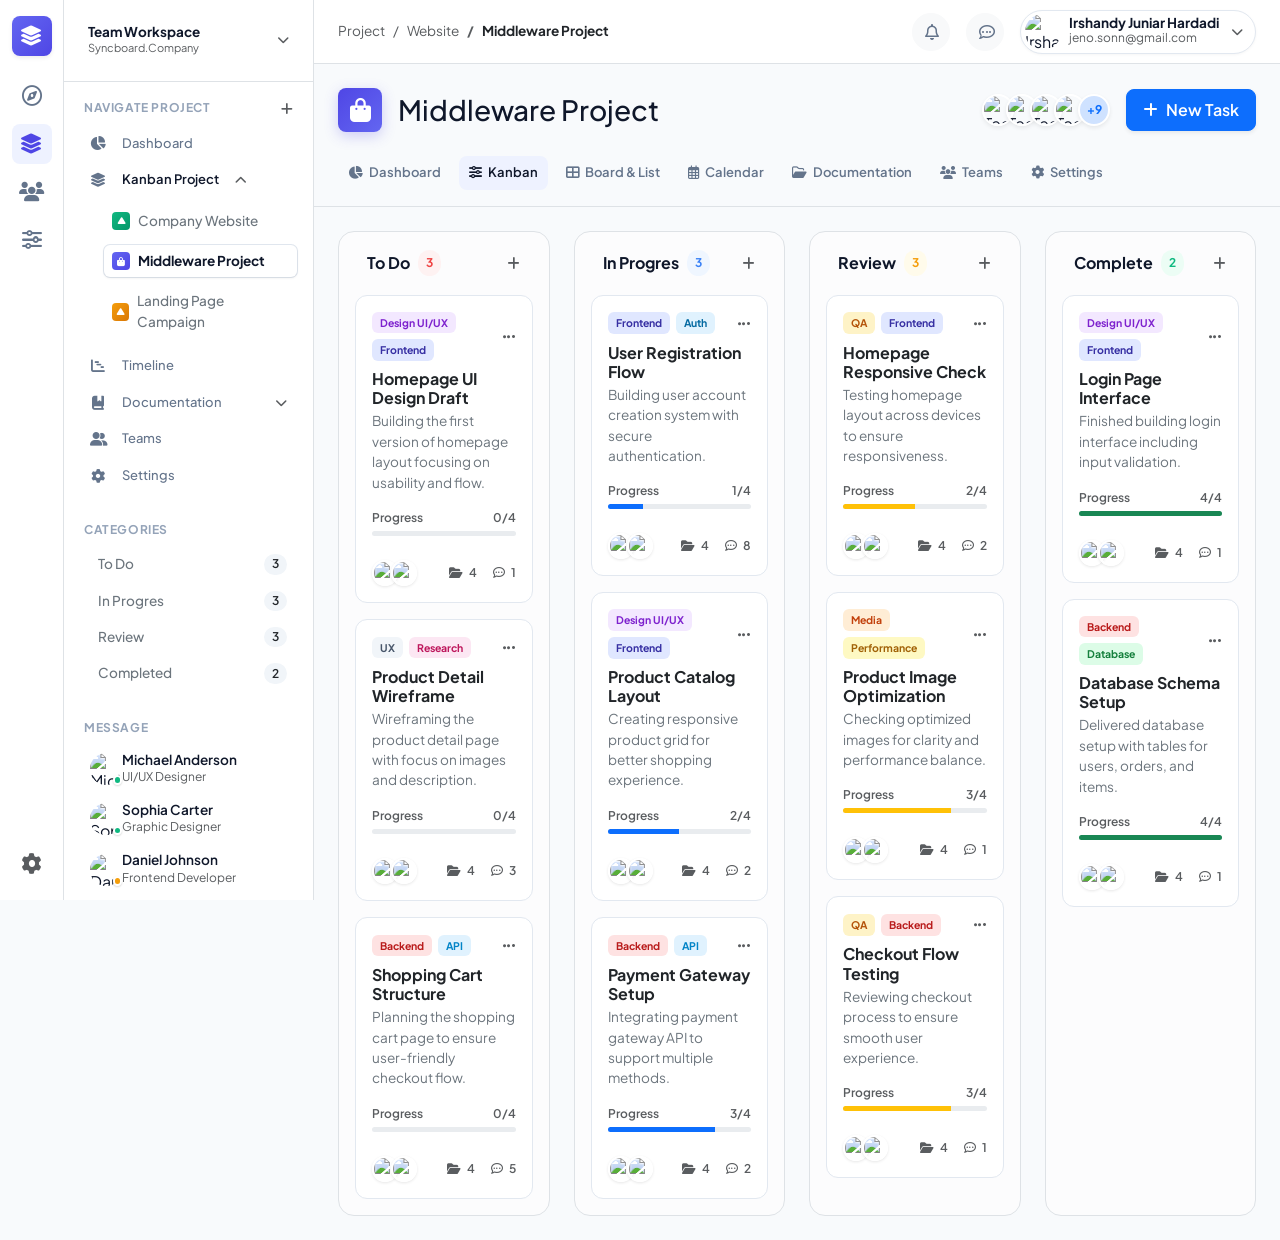
==== index.html @ 3f2539d0 "feat: complete monitoring master, master settings suite, and integrated calendar timeline config" ====
<!DOCTYPE html>
<html lang="en">

<head>
    <meta charset="UTF-8">
    <meta name="viewport" content="width=device-width, initial-scale=1.0">
    <title>Syncboard - Task & Project Management (Bootstrap 5 & jQuery)</title>

    <!-- Google Fonts -->
    <link rel="preconnect" href="https://fonts.googleapis.com">
    <link rel="preconnect" href="https://fonts.gstatic.com" crossorigin>
    <link href="https://fonts.googleapis.com/css2?family=Plus+Jakarta+Sans:wght@400;500;600;700;800&display=swap"
        rel="stylesheet">

    <!-- Bootstrap 5 CSS -->
    <link href="https://cdn.jsdelivr.net/npm/bootstrap@5.3.2/dist/css/bootstrap.min.css" rel="stylesheet">
    <!-- Bootstrap Icons -->
    <link href="https://cdn.jsdelivr.net/npm/bootstrap-icons@1.11.1/font/bootstrap-icons.css" rel="stylesheet">
    <!-- FontAwesome Icons -->
    <link rel="stylesheet" href="https://cdnjs.cloudflare.com/ajax/libs/font-awesome/6.4.0/css/all.min.css">

    <!-- Custom Stylesheet -->
    <link rel="stylesheet" href="styles.css">
</head>

<body class="bg-main">
    <div class="app-container d-flex">
        <!-- Primary Far-Left Icon Rail (Sidebar Left) -->
        <aside
            class="sidebar-rail bg-white border-end d-flex flex-column align-items-center justify-content-between py-3"
            id="sidebarRail">
            <div class="rail-top d-flex flex-column align-items-center gap-3 w-100">
                <!-- Brand Icon Top -->
                <div class="rail-brand-icon d-flex align-items-center justify-content-center text-white rounded-3 shadow-sm mb-1"
                    title="Syncboard App">
                    <i class="fa-solid fa-layer-group fs-5"></i>
                </div>

                <!-- Main Navigation Icon Rail -->
                <nav class="rail-nav d-flex flex-column align-items-center gap-2 w-100 px-2">
                    <a href="#" class="rail-item rounded-3 d-flex align-items-center justify-content-center"
                        data-bs-toggle="tooltip" data-bs-placement="right" title="Master">
                        <i class="fa-regular fa-compass fs-5"></i>
                    </a>
                    <a href="#" class="rail-item active rounded-3 d-flex align-items-center justify-content-center"
                        data-bs-toggle="tooltip" data-bs-placement="right" title="Workspace">
                        <i class="fa-solid fa-layer-group fs-5"></i>
                    </a>

                    <a href="#" class="rail-item rounded-3 d-flex align-items-center justify-content-center"
                        data-bs-toggle="tooltip" data-bs-placement="right" title="Team">
                        <i class="fas fa-users fs-5"></i>
                    </a>
                    <a href="#" class="rail-item rounded-3 d-flex align-items-center justify-content-center"
                        data-bs-toggle="tooltip" data-bs-placement="right" title="Monitoring">
                        <i class="fa-solid fa-sliders fs-5"></i>
                    </a>
                </nav>
            </div>

            <!-- Bottom Rail Action Buttons -->
            <div class="rail-bottom d-flex flex-column align-items-center gap-2 w-100 px-2">
                <a href="#" class="rail-item rounded-3 d-flex align-items-center justify-content-center text-muted"
                    id="btnRailSettings" data-bs-toggle="tooltip" data-bs-placement="right" title="Settings">
                    <i class="fa-solid fa-gear fs-5"></i>
                </a>
            </div>
        </aside>

        <!-- Secondary Panel Sidebar Navigation -->
        <aside class="sidebar bg-white border-end d-flex flex-column" id="nav_project_sidebar">
            <div class="sidebar-header p-3 border-bottom">
                <div class="workspace-selector d-flex align-items-center justify-content-between p-2 rounded cursor-pointer"
                    id="workspaceDropdownToggle">
                    <div class="workspace-brand d-flex align-items-center gap-2">
                        <div class="brand-info d-flex flex-column">
                            <span class="workspace-title fw-bold">Team Workspace</span>
                            <span class="workspace-sub text-muted">Syncboard.Company</span>
                        </div>
                    </div>
                    <i class="fa-solid fa-chevron-down dropdown-arrow text-muted fs-8"></i>
                </div>
            </div>

            <div class="sidebar-scrollable flex-grow-1 p-3 overflow-y-auto">
                <!-- Navigation Section: Projects -->
                <div class="sidebar-section mb-4" id="">
                    <div class="section-header d-flex align-items-center justify-content-between px-1 mb-2">
                        <span class="section-title text-uppercase fw-bold text-muted fs-8"> Navigate Project </span>
                        <button class="btn btn-sm btn-icon-xs text-muted p-0 border-0" title="Add Project"
                            id="btnAddProject">
                            <i class="fa-solid fa-plus fs-7"></i>
                        </button>
                    </div>
                    <ul class="nav flex-column nav-list" id="projectList">
                        <!-- 1. Dashboard -->
                        <li class="nav-item">
                            <a href="#"
                                class="nav-link d-flex align-items-center gap-3 px-2.5 py-2 rounded text-secondary nav-view-link"
                                data-view="dashboard">
                                <i class="fa-solid fa-chart-pie icon"></i>
                                <span class="nav-text">Dashboard</span>
                            </a>
                        </li>

                        <!-- 2. Projects (Contains Website Submenu) -->
                        <li class="nav-item has-submenu open">
                            <a href="#"
                                class="nav-link d-flex align-items-center justify-content-between px-2.5 py-2 rounded text-dark fw-semibold active"
                                id="btnWebsiteToggle">
                                <span class="d-flex align-items-center gap-3">
                                    <i class="fa-solid fa-layer-group icon"></i>
                                    <span class="nav-text">Kanban Project
                                    </span>
                                    <i class="fa-solid fa-chevron-down submenu-arrow fs-8 text-muted"></i>
                            </a>
                            <ul class="submenu list-unstyled ps-4 my-1" id="websiteSubmenu">
                                <li class="py-1">
                                    <a href="#"
                                        class="submenu-link d-flex align-items-center gap-2 px-2 py-1.5 text-secondary text-decoration-none rounded fs-7">
                                        <span class="badge-icon-sm badge-company"><i
                                                class="fa-solid fa-play fa-rotate-270"></i></span>
                                        <span>Company Website</span>
                                    </a>
                                </li>
                                <li class="py-1">
                                    <a href="#"
                                        class="submenu-link active d-flex align-items-center gap-2 px-2 py-1.5 text-dark fw-bold text-decoration-none rounded fs-7">
                                        <span class="badge-icon-sm badge-ecommerce"><i
                                                class="fa-solid fa-bag-shopping"></i></span>
                                        <span> Middleware Project </span>
                                    </a>
                                </li>
                                <li class="py-1">
                                    <a href="#"
                                        class="submenu-link d-flex align-items-center gap-2 px-2 py-1.5 text-secondary text-decoration-none rounded fs-7">
                                        <span class="badge-icon-sm badge-landing"><i
                                                class="fa-solid fa-play fa-rotate-270"></i></span>
                                        <span>Landing Page Campaign</span>
                                    </a>
                                </li>
                            </ul>
                        </li>
                        <!-- 3. Timeline -->
                        <li class="nav-item">
                            <a href="#"
                                class="nav-link d-flex align-items-center gap-3 px-2.5 py-2 rounded text-secondary nav-view-link">
                                <i class="fa-solid fa-chart-gantt icon"></i>
                                <span class="nav-text">Timeline</span>
                            </a>
                        </li>

                        <!-- 4. Documentation (Contains BRD, FSD, PRD, ERD, Blueprints) -->
                        <li class="nav-item has-submenu">
                            <a href="#"
                                class="nav-link d-flex align-items-center justify-content-between px-2.5 py-2 rounded text-secondary"
                                id="btnDocToggle">
                                <span class="d-flex align-items-center gap-3">
                                    <i class="fa-solid fa-book-bookmark icon"></i>
                                    <span class="nav-text">Documentation</span>
                                </span>
                                <i class="fa-solid fa-chevron-down submenu-arrow fs-8 text-muted"></i>
                            </a>
                            <ul class="submenu list-unstyled ps-4 my-1" id="docSubmenu">
                                <li class="py-1">
                                    <a href="#"
                                        class="submenu-link nav-view-link d-flex align-items-center gap-2 px-2 py-1.5 text-secondary text-decoration-none rounded fs-7"
                                        data-view="documentation" data-subview="doc-brd">
                                        <i class="fa-regular fa-file-code fs-7 text-primary"></i>
                                        <span>BRD</span>
                                    </a>
                                </li>
                                <li class="py-1">
                                    <a href="#"
                                        class="submenu-link nav-view-link d-flex align-items-center gap-2 px-2 py-1.5 text-secondary text-decoration-none rounded fs-7"
                                        data-view="documentation" data-subview="doc-fsd">
                                        <i class="fa-regular fa-file-code fs-7 text-success"></i>
                                        <span>FSD</span>
                                    </a>
                                </li>
                                <li class="py-1">
                                    <a href="#"
                                        class="submenu-link nav-view-link d-flex align-items-center gap-2 px-2 py-1.5 text-secondary text-decoration-none rounded fs-7"
                                        data-view="documentation" data-subview="doc-prd">
                                        <i class="fa-regular fa-file-lines fs-7 text-info"></i>
                                        <span>PRD</span>
                                    </a>
                                </li>
                                <li class="py-1">
                                    <a href="#"
                                        class="submenu-link nav-view-link d-flex align-items-center gap-2 px-2 py-1.5 text-secondary text-decoration-none rounded fs-7"
                                        data-view="documentation" data-subview="doc-erd">
                                        <i class="fa-solid fa-diagram-project fs-7 text-warning"></i>
                                        <span>ERD</span>
                                    </a>
                                </li>
                                <li class="py-1">
                                    <a href="#"
                                        class="submenu-link nav-view-link d-flex align-items-center gap-2 px-2 py-1.5 text-secondary text-decoration-none rounded fs-7"
                                        data-view="documentation" data-subview="doc-blueprints">
                                        <i class="fa-solid fa-map-location-dot fs-7 text-danger"></i>
                                        <span>Blueprints</span>
                                    </a>
                                </li>
                            </ul>
                        </li>

                        <!-- 5. Teams -->
                        <li class="nav-item">
                            <a href="#"
                                class="nav-link nav-view-link d-flex align-items-center gap-3 px-2.5 py-2 rounded text-secondary"
                                data-view="teams">
                                <i class="fa-solid fa-user-group icon"></i>
                                <span class="nav-text">Teams</span>
                            </a>
                        </li>

                        <!-- 6. Settings -->
                        <li class="nav-item">
                            <a href="#"
                                class="nav-link d-flex align-items-center gap-3 px-2.5 py-2 rounded text-secondary nav-view-link"
                                data-view="settings">
                                <i class="fa-solid fa-gear icon"></i>
                                <span class="nav-text">Settings</span>
                            </a>
                        </li>
                    </ul>
                </div>

                <!-- Navigation Section: Categories -->
                <div class="sidebar-section mb-4">
                    <div class="section-header px-1 mb-2">
                        <span class="section-title text-uppercase fw-bold text-muted fs-8">Categories</span>
                    </div>
                    <ul class="list-unstyled category-list d-flex flex-column gap-1 mb-0">
                        <li class="category-item d-flex align-items-center px-2.5 py-1.5 rounded cursor-pointer"
                            data-filter-status="todo">
                            <span class="dot dot-todo me-2"></span>
                            <span class="category-name flex-grow-1 text-secondary fs-7 fw-medium">To Do</span>
                            <span class="category-count badge rounded-pill bg-light text-dark fs-8"
                                id="countCatTodo">3</span>
                        </li>
                        <li class="category-item d-flex align-items-center px-2.5 py-1.5 rounded cursor-pointer"
                            data-filter-status="in-progress">
                            <span class="dot dot-progress me-2"></span>
                            <span class="category-name flex-grow-1 text-secondary fs-7 fw-medium">In Progres</span>
                            <span class="category-count badge rounded-pill bg-light text-dark fs-8"
                                id="countCatProgress">3</span>
                        </li>
                        <li class="category-item d-flex align-items-center px-2.5 py-1.5 rounded cursor-pointer"
                            data-filter-status="review">
                            <span class="dot dot-review me-2"></span>
                            <span class="category-name flex-grow-1 text-secondary fs-7 fw-medium">Review</span>
                            <span class="category-count badge rounded-pill bg-light text-dark fs-8"
                                id="countCatReview">3</span>
                        </li>
                        <li class="category-item d-flex align-items-center px-2.5 py-1.5 rounded cursor-pointer"
                            data-filter-status="completed">
                            <span class="dot dot-complete me-2"></span>
                            <span class="category-name flex-grow-1 text-secondary fs-7 fw-medium">Completed</span>
                            <span class="category-count badge rounded-pill bg-light text-dark fs-8"
                                id="countCatComplete">2</span>
                        </li>
                    </ul>
                </div>

                <!-- Navigation Section: Team Messages -->
                <div class="sidebar-section mb-2">
                    <div class="section-header px-1 mb-2">
                        <span class="section-title text-uppercase fw-bold text-muted fs-8">Message</span>
                    </div>
                    <ul class="list-unstyled team-list d-flex flex-column gap-1 mb-0">
                        <li class="team-item d-flex align-items-center gap-2.5 px-2.5 py-1.5 rounded cursor-pointer">
                            <div class="user-avatar-wrap position-relative">
                                <img src="https://images.unsplash.com/photo-1534528741775-53994a69daeb?auto=format&fit=crop&w=80&q=80"
                                    alt="Michael Anderson" class="avatar-sm rounded-circle">
                                <span class="status-indicator online"></span>
                            </div>
                            <div class="team-info d-flex flex-column">
                                <span class="team-name fw-semibold fs-7">Michael Anderson</span>
                                <span class="team-role text-muted fs-8">UI/UX Designer</span>
                            </div>
                        </li>
                        <li class="team-item d-flex align-items-center gap-2.5 px-2.5 py-1.5 rounded cursor-pointer">
                            <div class="user-avatar-wrap position-relative">
                                <img src="https://images.unsplash.com/photo-1494790108377-be9c29b29330?auto=format&fit=crop&w=80&q=80"
                                    alt="Sophia Carter" class="avatar-sm rounded-circle">
                                <span class="status-indicator online"></span>
                            </div>
                            <div class="team-info d-flex flex-column">
                                <span class="team-name fw-semibold fs-7">Sophia Carter</span>
                                <span class="team-role text-muted fs-8">Graphic Designer</span>
                            </div>
                        </li>
                        <li class="team-item d-flex align-items-center gap-2.5 px-2.5 py-1.5 rounded cursor-pointer">
                            <div class="user-avatar-wrap position-relative">
                                <img src="https://images.unsplash.com/photo-1507003211169-0a1dd7228f2d?auto=format&fit=crop&w=80&q=80"
                                    alt="Daniel Johnson" class="avatar-sm rounded-circle">
                                <span class="status-indicator busy"></span>
                            </div>
                            <div class="team-info d-flex flex-column">
                                <span class="team-name fw-semibold fs-7">Daniel Johnson</span>
                                <span class="team-role text-muted fs-8">Frontend Developer</span>
                            </div>
                        </li>
                        <li class="team-item d-flex align-items-center gap-2.5 px-2.5 py-1.5 rounded cursor-pointer">
                            <div class="user-avatar-wrap position-relative">
                                <img src="https://images.unsplash.com/photo-1500648767791-00dcc994a43e?auto=format&fit=crop&w=80&q=80"
                                    alt="James Wilson" class="avatar-sm rounded-circle">
                                <span class="status-indicator offline"></span>
                            </div>
                            <div class="team-info d-flex flex-column">
                                <span class="team-name fw-semibold fs-7">James Wilson</span>
                                <span class="team-role text-muted fs-8">Backend Programmer</span>
                            </div>
                        </li>
                    </ul>
                </div>
            </div>
        </aside>

        <!-- Main Content Area -->
        <main class="main-content flex-grow-1 d-flex flex-column min-vh-100">
            <!-- Top Header Navbar -->
            <header class="top-navbar bg-white border-bottom px-4 d-flex align-items-center justify-content-between">
                <div class="navbar-left d-flex align-items-center gap-3">
                    <button class="btn btn-light d-md-none" id="sidebarToggleBtn">
                        <i class="fa-solid fa-bars"></i>
                    </button>
                    <nav aria-label="breadcrumb">
                        <ol class="breadcrumb mb-0 fs-7">
                            <li class="breadcrumb-item text-muted">Project</li>
                            <li class="breadcrumb-item text-muted">Website</li>
                            <li class="breadcrumb-item active fw-bold text-dark" aria-current="page"> Middleware Project
                            </li>
                        </ol>
                    </nav>
                </div>

                <div class="navbar-right d-flex align-items-center gap-3">
                    <button class="btn btn-light btn-nav-icon rounded-circle position-relative" title="Notifications">
                        <i class="fa-regular fa-bell"></i>
                        <span
                            class="notification-dot position-absolute top-0 start-100 translate-middle badge rounded-circle bg-danger p-1"></span>
                    </button>
                    <button class="btn btn-light btn-nav-icon rounded-circle" title="Messages">
                        <i class="fa-regular fa-comment-dots"></i>
                    </button>

                    <div class="dropdown">
                        <div class="user-profile-menu d-flex align-items-center gap-2 p-1 rounded-pill cursor-pointer"
                            data-bs-toggle="dropdown" aria-expanded="false">
                            <img src="https://images.unsplash.com/photo-1535713875002-d1d0cf377fde?auto=format&fit=crop&w=100&q=80"
                                alt="Irshandy Juniar Hardadi" class="avatar-md rounded-circle">
                            <div class="user-meta d-flex flex-column d-none d-sm-flex">
                                <span class="user-name fw-bold fs-7 lh-1">Irshandy Juniar Hardadi</span>
                                <span class="user-email text-muted fs-8">jeno.sonn@gmail.com</span>
                            </div>
                            <i class="fa-solid fa-chevron-down text-muted fs-8 ms-1"></i>
                        </div>
                        <ul class="dropdown-menu dropdown-menu-end shadow-sm">
                            <li><a class="dropdown-menu-item dropdown-item fs-7" href="#"><i
                                        class="fa-regular fa-user me-2"></i> Profile</a></li>
                            <li><a class="dropdown-menu-item dropdown-item fs-7" href="#"><i
                                        class="fa-solid fa-gear me-2"></i> Settings</a></li>
                            <li>
                                <hr class="dropdown-divider">
                            </li>
                            <li><a class="dropdown-menu-item dropdown-item text-danger fs-7" href="#"><i
                                        class="fa-solid fa-right-from-bracket me-2"></i> Logout</a></li>
                        </ul>
                    </div>
                </div>
            </header>

            <!-- Project Banner Header -->
            <section class="project-header p-4 d-flex flex-wrap align-items-center justify-content-between gap-3">
                <div class="project-title-area d-flex align-items-center gap-3">
                    <div
                        class="project-icon-badge rounded-3 d-flex align-items-center justify-content-center text-white">
                        <i class="fa-solid fa-bag-shopping fs-4"></i>
                    </div>
                    <h1 class="project-title h3 fw-extrabold mb-0"> Middleware Project </h1>
                </div>

                <div class="project-actions-area d-flex align-items-center gap-3">
                    <!-- Team Avatars Stack -->
                    <div class="team-avatars-stack d-flex align-items-center">
                        <img src="https://images.unsplash.com/photo-1534528741775-53994a69daeb?auto=format&fit=crop&w=80&q=80"
                            data-bs-toggle="tooltip" title="Michael Anderson"
                            class="rounded-circle border border-2 border-white shadow-sm" alt="Team">
                        <img src="https://images.unsplash.com/photo-1494790108377-be9c29b29330?auto=format&fit=crop&w=80&q=80"
                            data-bs-toggle="tooltip" title="Sophia Carter"
                            class="rounded-circle border border-2 border-white shadow-sm" alt="Team">
                        <img src="https://images.unsplash.com/photo-1507003211169-0a1dd7228f2d?auto=format&fit=crop&w=80&q=80"
                            data-bs-toggle="tooltip" title="Daniel Johnson"
                            class="rounded-circle border border-2 border-white shadow-sm" alt="Team">
                        <img src="https://images.unsplash.com/photo-1500648767791-00dcc994a43e?auto=format&fit=crop&w=80&q=80"
                            data-bs-toggle="tooltip" title="James Wilson"
                            class="rounded-circle border border-2 border-white shadow-sm" alt="Team">
                        <div
                            class="avatar-more rounded-circle border border-2 border-white bg-primary-subtle text-primary fw-bold fs-8 d-flex align-items-center justify-content-center shadow-sm">
                            +9</div>
                    </div>

                    <button
                        class="btn btn-primary px-3 py-2 fw-semibold rounded-3 d-flex align-items-center gap-2 shadow-sm"
                        id="btnNewTask">
                        <i class="fa-solid fa-plus"></i> New Task
                    </button>
                </div>
            </section>

            <!-- Toolbar Controls Bar -->
            <div class="toolbar-container px-4 pb-3 border-bottom d-flex flex-wrap align-items-center justify-content-between gap-3"
                id="toolbar-container">
                <div class="nav nav-pills view-tabs gap-2" id="viewTabs">
                    <button class="nav-link tab-btn fw-semibold py-2 px-3 rounded-3" data-view="dashboard">
                        <i class="fa-solid fa-chart-pie me-1"></i> Dashboard
                    </button>
                    <button class="nav-link active tab-btn fw-semibold py-2 px-3 rounded-3" data-view="kanban">
                        <i class="fa-solid fa-sliders me-1"></i> Kanban
                    </button>
                    <button class="nav-link tab-btn fw-semibold py-2 px-3 rounded-3" data-view="board-list">
                        <i class="fa-solid fa-table-cells-large me-1"></i> Board & List
                    </button>
                    <button class="nav-link tab-btn fw-semibold py-2 px-3 rounded-3" data-view="calendar">
                        <i class="fa-regular fa-calendar-days me-1"></i> Calendar
                    </button>
                    <button class="nav-link tab-btn fw-semibold py-2 px-3 rounded-3" data-view="documentation">
                        <i class="fa-regular fa-folder-open me-1"></i> Documentation
                    </button>
                    <button class="nav-link tab-btn fw-semibold py-2 px-3 rounded-3" data-view="teams">
                        <i class="fa-solid fa-users me-1"></i> Teams
                    </button>
                    <button class="nav-link tab-btn fw-semibold py-2 px-3 rounded-3" data-view="settings">
                        <i class="fa-solid fa-gear me-1"></i> Settings
                    </button>
                </div>
            </div>

            <!-- View Containers -->
            <div class="view-wrapper flex-grow-1 p-4">

                <!-- 1. DASHBOARD VIEW (Summary & Statistics) -->
                <div class="view-content" id="viewDashboard">
                    <!-- Stat Cards Grid -->
                    <div class="row g-3 mb-4">
                        <div class="col-12 col-sm-6 col-xl-3">
                            <div class="card shadow-sm border rounded-4 p-3 bg-white">
                                <div class="d-flex align-items-center justify-content-between mb-2">
                                    <div>
                                        <span class="fs-8 text-uppercase fw-bold text-muted d-block mb-1">Total
                                            Tasks</span>
                                        <h3 class="h4 fw-extrabold mb-0" id="dashTotalTasks">11</h3>
                                    </div>
                                    <div
                                        class="stat-icon bg-primary-subtle text-primary rounded-3 p-3 d-flex align-items-center justify-content-center">
                                        <i class="fa-solid fa-list-check fs-4"></i>
                                    </div>
                                </div>
                                <span class="fs-8 text-success fw-semibold d-inline-flex align-items-center gap-1">
                                    <i class="fa-solid fa-arrow-trend-up"></i> +12% from last week
                                </span>
                            </div>
                        </div>

                        <div class="col-12 col-sm-6 col-xl-3">
                            <div class="card shadow-sm border rounded-4 p-3 bg-white">
                                <div class="d-flex align-items-center justify-content-between mb-2">
                                    <div>
                                        <span
                                            class="fs-8 text-uppercase fw-bold text-muted d-block mb-1">Completed</span>
                                        <h3 class="h4 fw-extrabold text-success mb-0" id="dashCompletedTasks">2</h3>
                                    </div>
                                    <div
                                        class="stat-icon bg-success-subtle text-success rounded-3 p-3 d-flex align-items-center justify-content-center">
                                        <i class="fa-solid fa-circle-check fs-4"></i>
                                    </div>
                                </div>
                                <span class="fs-8 text-muted fw-semibold" id="dashCompletionRate">18% completion
                                    rate</span>
                            </div>
                        </div>

                        <div class="col-12 col-sm-6 col-xl-3">
                            <div class="card shadow-sm border rounded-4 p-3 bg-white">
                                <div class="d-flex align-items-center justify-content-between mb-2">
                                    <div>
                                        <span class="fs-8 text-uppercase fw-bold text-muted d-block mb-1">In
                                            Progress</span>
                                        <h3 class="h4 fw-extrabold text-primary mb-0" id="dashProgressTasks">3</h3>
                                    </div>
                                    <div
                                        class="stat-icon bg-info-subtle text-info rounded-3 p-3 d-flex align-items-center justify-content-center">
                                        <i class="fa-solid fa-spinner fs-4"></i>
                                    </div>
                                </div>
                                <span class="fs-8 text-muted fw-semibold">Active development</span>
                            </div>
                        </div>

                        <div class="col-12 col-sm-6 col-xl-3">
                            <div class="card shadow-sm border rounded-4 p-3 bg-white">
                                <div class="d-flex align-items-center justify-content-between mb-2">
                                    <div>
                                        <span class="fs-8 text-uppercase fw-bold text-muted d-block mb-1">Team
                                            Members</span>
                                        <h3 class="h4 fw-extrabold text-dark mb-0">4</h3>
                                    </div>
                                    <div
                                        class="stat-icon bg-warning-subtle text-warning rounded-3 p-3 d-flex align-items-center justify-content-center">
                                        <i class="fa-solid fa-users fs-4"></i>
                                    </div>
                                </div>
                                <span class="fs-8 text-muted fw-semibold">Active contributors</span>
                            </div>
                        </div>
                    </div>

                    <!-- Charts & Recent Activity Row -->
                    <div class="row g-4">
                        <div class="col-12 col-lg-7">
                            <div class="card shadow-sm border rounded-4 p-4 bg-white h-100">
                                <h2 class="h6 fw-bold mb-3">Project Status Distribution</h2>
                                <div class="d-flex flex-column gap-3">
                                    <div>
                                        <div class="d-flex justify-content-between fs-7 fw-semibold mb-1">
                                            <span><i class="fa-solid fa-circle text-danger fs-8 me-1"></i> To Do</span>
                                            <span id="dashStatTodo">3 tasks (27%)</span>
                                        </div>
                                        <div class="progress" style="height: 10px;">
                                            <div class="progress-bar bg-danger" id="barTodo" style="width: 27%;"></div>
                                        </div>
                                    </div>
                                    <div>
                                        <div class="d-flex justify-content-between fs-7 fw-semibold mb-1">
                                            <span><i class="fa-solid fa-circle text-primary fs-8 me-1"></i> In
                                                Progress</span>
                                            <span id="dashStatProgress">3 tasks (27%)</span>
                                        </div>
                                        <div class="progress" style="height: 10px;">
                                            <div class="progress-bar bg-primary" id="barProgress" style="width: 27%;">
                                            </div>
                                        </div>
                                    </div>
                                    <div>
                                        <div class="d-flex justify-content-between fs-7 fw-semibold mb-1">
                                            <span><i class="fa-solid fa-circle text-warning fs-8 me-1"></i>
                                                Review</span>
                                            <span id="dashStatReview">3 tasks (27%)</span>
                                        </div>
                                        <div class="progress" style="height: 10px;">
                                            <div class="progress-bar bg-warning" id="barReview" style="width: 27%;">
                                            </div>
                                        </div>
                                    </div>
                                    <div>
                                        <div class="d-flex justify-content-between fs-7 fw-semibold mb-1">
                                            <span><i class="fa-solid fa-circle text-success fs-8 me-1"></i>
                                                Completed</span>
                                            <span id="dashStatComplete">2 tasks (19%)</span>
                                        </div>
                                        <div class="progress" style="height: 10px;">
                                            <div class="progress-bar bg-success" id="barComplete" style="width: 19%;">
                                            </div>
                                        </div>
                                    </div>
                                </div>
                            </div>
                        </div>

                        <div class="col-12 col-lg-5">
                            <div class="card shadow-sm border rounded-4 p-4 bg-white h-100">
                                <h2 class="h6 fw-bold mb-3">Recent Activity Feed</h2>
                                <div class="activity-feed d-flex flex-column gap-3 fs-7">
                                    <div class="d-flex gap-2 align-items-start">
                                        <span class="badge rounded-circle bg-success p-2 mt-1"><i
                                                class="fa-solid fa-check fs-8 text-white"></i></span>
                                        <div>
                                            <span class="fw-bold text-dark">Database Schema Setup</span> marked
                                            complete.
                                            <span class="d-block fs-8 text-muted">2 hours ago</span>
                                        </div>
                                    </div>
                                    <div class="d-flex gap-2 align-items-start">
                                        <span class="badge rounded-circle bg-primary p-2 mt-1"><i
                                                class="fa-solid fa-plus fs-8 text-white"></i></span>
                                        <div>
                                            <span class="fw-bold text-dark">User Registration Flow</span> updated.
                                            <span class="d-block fs-8 text-muted">4 hours ago</span>
                                        </div>
                                    </div>
                                    <div class="d-flex gap-2 align-items-start">
                                        <span class="badge rounded-circle bg-warning p-2 mt-1"><i
                                                class="fa-solid fa-comment fs-8 text-white"></i></span>
                                        <div>
                                            <span class="fw-bold text-dark">Michael Anderson</span> commented on
                                            Homepage UI.
                                            <span class="d-block fs-8 text-muted">Yesterday</span>
                                        </div>
                                    </div>
                                </div>
                            </div>
                        </div>
                    </div>
                </div>

                <!-- 2. KANBAN VIEW (Default) -->
                <div class="view-content active" id="viewKanban">
                    <div class="row g-4 kanban-board">
                        <!-- Column: To Do -->
                        <div class="col-12 col-md-6 col-xl-3">
                            <div class="kanban-column bg-light-subtle rounded-4 p-3 border d-flex flex-column h-100"
                                data-status="todo">
                                <div class="column-header d-flex align-items-center justify-content-between mb-3 px-1">
                                    <div class="d-flex align-items-center">
                                        <span class="dot dot-todo me-2"></span>
                                        <h3 class="column-title h6 fw-bold mb-0 me-2">To Do</h3>
                                        <span class="column-badge badge-todo rounded-pill px-2 py-1 fs-8 fw-bold"
                                            id="colCountTodo">3</span>
                                    </div>
                                    <button class="btn btn-sm btn-icon-sm text-muted btn-add-task-col"
                                        data-status="todo" title="Add Task">
                                        <i class="fa-solid fa-plus"></i>
                                    </button>
                                </div>
                                <div class="task-cards-list d-flex flex-column gap-3 flex-grow-1" id="colListTodo"
                                    data-status="todo">
                                    <!-- Cards rendered dynamically via jQuery -->
                                </div>
                            </div>
                        </div>

                        <!-- Column: In Progress -->
                        <div class="col-12 col-md-6 col-xl-3">
                            <div class="kanban-column bg-light-subtle rounded-4 p-3 border d-flex flex-column h-100"
                                data-status="in-progress">
                                <div class="column-header d-flex align-items-center justify-content-between mb-3 px-1">
                                    <div class="d-flex align-items-center">
                                        <span class="dot dot-progress me-2"></span>
                                        <h3 class="column-title h6 fw-bold mb-0 me-2">In Progres</h3>
                                        <span class="column-badge badge-progress rounded-pill px-2 py-1 fs-8 fw-bold"
                                            id="colCountProgress">3</span>
                                    </div>
                                    <button class="btn btn-sm btn-icon-sm text-muted btn-add-task-col"
                                        data-status="in-progress" title="Add Task">
                                        <i class="fa-solid fa-plus"></i>
                                    </button>
                                </div>
                                <div class="task-cards-list d-flex flex-column gap-3 flex-grow-1" id="colListProgress"
                                    data-status="in-progress">
                                    <!-- Cards rendered dynamically via jQuery -->
                                </div>
                            </div>
                        </div>

                        <!-- Column: Review -->
                        <div class="col-12 col-md-6 col-xl-3">
                            <div class="kanban-column bg-light-subtle rounded-4 p-3 border d-flex flex-column h-100"
                                data-status="review">
                                <div class="column-header d-flex align-items-center justify-content-between mb-3 px-1">
                                    <div class="d-flex align-items-center">
                                        <span class="dot dot-review me-2"></span>
                                        <h3 class="column-title h6 fw-bold mb-0 me-2">Review</h3>
                                        <span class="column-badge badge-review rounded-pill px-2 py-1 fs-8 fw-bold"
                                            id="colCountReview">3</span>
                                    </div>
                                    <button class="btn btn-sm btn-icon-sm text-muted btn-add-task-col"
                                        data-status="review" title="Add Task">
                                        <i class="fa-solid fa-plus"></i>
                                    </button>
                                </div>
                                <div class="task-cards-list d-flex flex-column gap-3 flex-grow-1" id="colListReview"
                                    data-status="review">
                                    <!-- Cards rendered dynamically via jQuery -->
                                </div>
                            </div>
                        </div>

                        <!-- Column: Complete -->
                        <div class="col-12 col-md-6 col-xl-3">
                            <div class="kanban-column bg-light-subtle rounded-4 p-3 border d-flex flex-column h-100"
                                data-status="completed">
                                <div class="column-header d-flex align-items-center justify-content-between mb-3 px-1">
                                    <div class="d-flex align-items-center">
                                        <span class="dot dot-complete me-2"></span>
                                        <h3 class="column-title h6 fw-bold mb-0 me-2">Complete</h3>
                                        <span class="column-badge badge-complete rounded-pill px-2 py-1 fs-8 fw-bold"
                                            id="colCountComplete">2</span>
                                    </div>
                                    <button class="btn btn-sm btn-icon-sm text-muted btn-add-task-col"
                                        data-status="completed" title="Add Task">
                                        <i class="fa-solid fa-plus"></i>
                                    </button>
                                </div>
                                <div class="task-cards-list d-flex flex-column gap-3 flex-grow-1" id="colListComplete"
                                    data-status="completed">
                                    <!-- Cards rendered dynamically via jQuery -->
                                </div>
                            </div>
                        </div>
                    </div>
                </div>

                <!-- 3. UNIFIED BOARD & LIST VIEW (With Subtab Switcher) -->
                <div class="view-content" id="viewBoardList">
                    <div class="card shadow-sm border rounded-4 p-4 mb-4 bg-white">
                        <div
                            class="d-flex flex-wrap align-items-center justify-content-between gap-3 mb-4 pb-3 border-bottom">
                            <div>
                                <h2 class="h5 fw-bold mb-0">Board & List Tasks View</h2>
                                <span class="fs-8 text-muted">Switch between Grid Board and Table List views</span>
                            </div>
                            <!-- Subtabs Toggle: Board vs List -->
                            <div class="nav nav-pills board-list-subtabs p-1 bg-light rounded-3 border"
                                id="boardListSubTabs">
                                <button class="nav-link active bl-subtab-btn py-1 px-3 fs-7 fw-semibold rounded-2"
                                    data-subview="board">
                                    <i class="fa-solid fa-table-cells-large me-1"></i> View by Board
                                </button>
                                <button class="nav-link bl-subtab-btn py-1 px-3 fs-7 fw-semibold rounded-2"
                                    data-subview="list">
                                    <i class="fa-solid fa-list-ul me-1"></i> View by List
                                </button>
                            </div>
                        </div>

                        <!-- 1. Subview: Board Grid -->
                        <div class="board-list-subview active" id="subviewBoardGrid">
                            <div class="row g-4" id="boardGridContainer">
                                <!-- Dynamic Grid Cards -->
                            </div>
                        </div>

                        <!-- 2. Subview: List Table -->
                        <div class="board-list-subview" id="subviewListTable">
                            <div class="table-responsive">
                                <table class="table table-hover align-middle mb-0 list-table">
                                    <thead class="table-light fs-8 text-uppercase text-muted fw-bold">
                                        <tr>
                                            <th scope="col" class="py-3 px-4">Task Name</th>
                                            <th scope="col" class="py-3 px-4">Status</th>
                                            <th scope="col" class="py-3 px-4">Tags</th>
                                            <th scope="col" class="py-3 px-4">Progress</th>
                                            <th scope="col" class="py-3 px-4">Assignees</th>
                                            <th scope="col" class="py-3 px-4 text-end">Actions</th>
                                        </tr>
                                    </thead>
                                    <tbody id="listTableBody" class="fs-7">
                                        <!-- Dynamic Table Rows -->
                                    </tbody>
                                </table>
                            </div>
                        </div>
                    </div>
                </div>

                <!-- 4. CALENDAR VIEW -->
                <div class="view-content" id="viewCalendar">
                    <div class="card shadow-sm border rounded-4 p-4 calendar-wrapper">
                        <div
                            class="d-flex flex-wrap align-items-center justify-content-between gap-3 mb-4 pb-3 border-bottom">
                            <div class="d-flex align-items-center gap-3 flex-wrap">
                                <h2 class="h5 fw-bold mb-0" id="calendarMonthTitle">September 2026</h2>

                                <!-- Subtabs Toggle: View by Calendar vs View by Timeline -->
                                <div class="nav nav-pills calendar-subtabs p-1 bg-light rounded-3 border"
                                    id="calendarSubTabs">
                                    <button class="nav-link active cal-subtab-btn py-1 px-3 fs-7 fw-semibold rounded-2"
                                        data-subview="grid">
                                        <i class="fa-regular fa-calendar-days me-1"></i> View by Calendar
                                    </button>
                                    <button class="nav-link cal-subtab-btn py-1 px-3 fs-7 fw-semibold rounded-2"
                                        data-subview="timeline">
                                        <i class="fa-solid fa-chart-gantt me-1"></i> View by Timeline
                                    </button>
                                </div>
                            </div>

                            <div class="btn-group btn-group-sm">
                                <button class="btn btn-outline-secondary" id="btnPrevMonth"><i
                                        class="fa-solid fa-chevron-left"></i></button>
                                <button class="btn btn-outline-secondary fw-semibold" id="btnToday">Today</button>
                                <button class="btn btn-outline-secondary" id="btnNextMonth"><i
                                        class="fa-solid fa-chevron-right"></i></button>
                            </div>
                        </div>

                        <!-- 1. Subview: Calendar Grid -->
                        <div class="calendar-subview-content active" id="subviewGrid">
                            <div class="calendar-grid d-grid gap-2" id="calendarGrid"
                                style="grid-template-columns: repeat(7, 1fr);">
                                <!-- Dynamic Calendar Cells -->
                            </div>
                        </div>

                        <!-- 2. Subview: Timeline Schedule -->
                        <div class="calendar-subview-content" id="subviewTimeline">
                            <div class="timeline-container p-1">
                                <div
                                    class="timeline-header d-flex align-items-center border-bottom pb-2 mb-3 fw-bold text-muted fs-8 text-uppercase">
                                    <div style="width: 260px; flex-shrink: 0;">Task & Status</div>
                                    <div class="flex-grow-1 d-flex justify-content-between text-center px-3">
                                        <span class="w-25">Week 1 (Sep 1 - 7)</span>
                                        <span class="w-25">Week 2 (Sep 8 - 14)</span>
                                        <span class="w-25">Week 3 (Sep 15 - 21)</span>
                                        <span class="w-25">Week 4 (Sep 22 - 30)</span>
                                    </div>
                                    <div style="width: 100px; flex-shrink: 0;" class="text-end">Assignees</div>
                                </div>
                                <div class="timeline-body d-flex flex-column gap-2" id="timelineTasksList">
                                    <!-- Dynamic Timeline Rows rendered via jQuery -->
                                </div>
                            </div>
                        </div>
                    </div>
                </div>

                <!-- 5. DOCUMENTATION VIEW -->
                <div class="view-content" id="viewDocumentation">
                    <div class="d-flex flex-wrap align-items-center justify-content-between gap-3 mb-4">
                        <div>
                            <h2 class="h5 fw-bold mb-0">Project Documentation</h2>
                            <span class="fs-8 text-muted">Manage all essential project documents</span>
                        </div>
                        <button
                            class="btn btn-primary px-3 py-2 fw-semibold rounded-3 d-flex align-items-center gap-2 fs-7 shadow-sm">
                            <i class="fa-solid fa-cloud-arrow-up"></i> Upload Document
                        </button>
                    </div>

                    <div class="d-flex flex-column gap-4">
                        <!-- BRD Box -->
                        <div class="card shadow-sm border rounded-4 bg-white" id="doc-brd">
                            <div class="card-header bg-transparent border-bottom p-3 d-flex align-items-center gap-3">
                                <div
                                    class="p-2 bg-primary-subtle text-primary rounded-3 d-flex align-items-center justify-content-center">
                                    <i class="fa-regular fa-file-code fs-5"></i>
                                </div>
                                <h5 class="mb-0 fs-5 fw-bold">BRD (Business Requirement Document)</h5>
                            </div>
                            <div class="list-group list-group-flush border-0 overflow-y-auto"
                                style="max-height: 300px;">
                                <a href="#"
                                    class="list-group-item list-group-item-action p-3 d-flex align-items-center justify-content-between gap-2 border-bottom">
                                    <div>
                                        <div class="fw-semibold fs-6 text-dark mb-1">BRD_v1.0_Final.docx</div>
                                        <div class="text-muted fs-7">Added 2 days ago by Sophia Carter &bull; 1.2 MB
                                        </div>
                                    </div>
                                    <span
                                        class="badge bg-success bg-opacity-10 text-success border border-success">Approved</span>
                                </a>
                                <a href="#"
                                    class="list-group-item list-group-item-action p-3 d-flex align-items-center justify-content-between gap-2 border-bottom">
                                    <div>
                                        <div class="fw-semibold fs-6 text-dark mb-1">BRD_Draft_02.docx</div>
                                        <div class="text-muted fs-7">Added 5 days ago by Michael Anderson &bull; 1.1 MB
                                        </div>
                                    </div>
                                    <span
                                        class="badge bg-secondary bg-opacity-10 text-secondary border border-secondary">Archived</span>
                                </a>
                                <a href="#"
                                    class="list-group-item list-group-item-action p-3 d-flex align-items-center justify-content-between gap-2 border-bottom">
                                    <div>
                                        <div class="fw-semibold fs-6 text-dark mb-1">BRD_Draft_01.docx</div>
                                        <div class="text-muted fs-7">Added 1 week ago by Sophia Carter &bull; 900 KB
                                        </div>
                                    </div>
                                    <span
                                        class="badge bg-secondary bg-opacity-10 text-secondary border border-secondary">Archived</span>
                                </a>
                                <!-- Add more dummy items to show scrolling -->
                                <a href="#"
                                    class="list-group-item list-group-item-action p-3 d-flex align-items-center justify-content-between gap-2 border-bottom">
                                    <div>
                                        <div class="fw-semibold fs-6 text-dark mb-1">BRD_Initial_Notes.txt</div>
                                        <div class="text-muted fs-7">Added 2 weeks ago by Michael Anderson &bull; 15 KB
                                        </div>
                                    </div>
                                    <span
                                        class="badge bg-secondary bg-opacity-10 text-secondary border border-secondary">Archived</span>
                                </a>
                            </div>
                        </div>

                        <!-- FSD Box -->
                        <div class="card shadow-sm border rounded-4 bg-white" id="doc-fsd">
                            <div class="card-header bg-transparent border-bottom p-3 d-flex align-items-center gap-3">
                                <div
                                    class="p-2 bg-success-subtle text-success rounded-3 d-flex align-items-center justify-content-center">
                                    <i class="fa-regular fa-file-code fs-5"></i>
                                </div>
                                <h5 class="mb-0 fs-5 fw-bold">FSD (Functional Specification Document)</h5>
                            </div>
                            <div class="list-group list-group-flush border-0 overflow-y-auto"
                                style="max-height: 300px;">
                                <a href="#"
                                    class="list-group-item list-group-item-action p-3 d-flex align-items-center justify-content-between gap-2 border-bottom">
                                    <div>
                                        <div class="fw-semibold fs-6 text-dark mb-1">FSD_Module_Auth.pdf</div>
                                        <div class="text-muted fs-7">Added 1 week ago by James Wilson &bull; 2.5 MB
                                        </div>
                                    </div>
                                    <span class="badge bg-warning bg-opacity-10 text-warning border border-warning">In
                                        Review</span>
                                </a>
                                <a href="#"
                                    class="list-group-item list-group-item-action p-3 d-flex align-items-center justify-content-between gap-2 border-bottom">
                                    <div>
                                        <div class="fw-semibold fs-6 text-dark mb-1">FSD_Dashboard_Specs.pdf</div>
                                        <div class="text-muted fs-7">Added 2 weeks ago by James Wilson &bull; 3.1 MB
                                        </div>
                                    </div>
                                    <span
                                        class="badge bg-success bg-opacity-10 text-success border border-success">Approved</span>
                                </a>
                            </div>
                        </div>

                        <!-- PRD Box -->
                        <div class="card shadow-sm border rounded-4 bg-white" id="doc-prd">
                            <div class="card-header bg-transparent border-bottom p-3 d-flex align-items-center gap-3">
                                <div
                                    class="p-2 bg-info-subtle text-info rounded-3 d-flex align-items-center justify-content-center">
                                    <i class="fa-regular fa-file-lines fs-5"></i>
                                </div>
                                <h5 class="mb-0 fs-5 fw-bold">PRD (Product Requirement Document)</h5>
                            </div>
                            <div class="list-group list-group-flush border-0 overflow-y-auto"
                                style="max-height: 300px;">
                                <a href="#"
                                    class="list-group-item list-group-item-action p-3 d-flex align-items-center justify-content-between gap-2 border-bottom">
                                    <div>
                                        <div class="fw-semibold fs-6 text-dark mb-1">PRD_Middleware_v2.pdf</div>
                                        <div class="text-muted fs-7">Added 3 weeks ago by Michael Anderson &bull; 4.2 MB
                                        </div>
                                    </div>
                                    <span
                                        class="badge bg-success bg-opacity-10 text-success border border-success">Approved</span>
                                </a>
                            </div>
                        </div>

                        <!-- ERD Box -->
                        <div class="card shadow-sm border rounded-4 bg-white" id="doc-erd">
                            <div class="card-header bg-transparent border-bottom p-3 d-flex align-items-center gap-3">
                                <div
                                    class="p-2 bg-warning-subtle text-warning rounded-3 d-flex align-items-center justify-content-center">
                                    <i class="fa-solid fa-diagram-project fs-5"></i>
                                </div>
                                <h5 class="mb-0 fs-5 fw-bold">ERD (Entity Relationship Diagram)</h5>
                            </div>
                            <div class="list-group list-group-flush border-0 overflow-y-auto"
                                style="max-height: 300px;">
                                <a href="#"
                                    class="list-group-item list-group-item-action p-3 d-flex align-items-center justify-content-between gap-2 border-bottom">
                                    <div>
                                        <div class="fw-semibold fs-6 text-dark mb-1">Database_Schema_v1.png</div>
                                        <div class="text-muted fs-7">Added yesterday by James Wilson &bull; 850 KB</div>
                                    </div>
                                    <span class="badge bg-info bg-opacity-10 text-info border border-info">Draft</span>
                                </a>
                            </div>
                        </div>

                        <!-- Blueprints Box -->
                        <div class="card shadow-sm border rounded-4 bg-white" id="doc-blueprints">
                            <div class="card-header bg-transparent border-bottom p-3 d-flex align-items-center gap-3">
                                <div
                                    class="p-2 bg-danger-subtle text-danger rounded-3 d-flex align-items-center justify-content-center">
                                    <i class="fa-solid fa-map-location-dot fs-5"></i>
                                </div>
                                <h5 class="mb-0 fs-5 fw-bold">Blueprints (Architecture & Design)</h5>
                            </div>
                            <div class="list-group list-group-flush border-0 overflow-y-auto"
                                style="max-height: 300px;">
                                <a href="#"
                                    class="list-group-item list-group-item-action p-3 d-flex align-items-center justify-content-between gap-2 border-bottom">
                                    <div>
                                        <div class="fw-semibold fs-6 text-dark mb-1">Architecture_Diagram.pdf</div>
                                        <div class="text-muted fs-7">Added 1 month ago by Daniel Johnson &bull; 5.5 MB
                                        </div>
                                    </div>
                                    <span
                                        class="badge bg-success bg-opacity-10 text-success border border-success">Finalized</span>
                                </a>
                            </div>
                        </div>
                    </div>
                </div>

                <!-- 6. TEAMS VIEW -->
                <div class="view-content" id="viewTeams">
                    <div class="d-flex flex-wrap align-items-center justify-content-between gap-3 mb-4">
                        <div>
                            <h2 class="h5 fw-bold mb-0">Project Teams</h2>
                            <span class="fs-8 text-muted">Manage team members and their roles</span>
                        </div>
                        <button
                            class="btn btn-primary px-3 py-2 fw-semibold rounded-3 d-flex align-items-center gap-2 fs-7 shadow-sm">
                            <i class="fa-solid fa-user-plus"></i> Invite Member
                        </button>
                    </div>

                    <div class="row g-4">
                        <div class="col-12 col-md-6 col-lg-4">
                            <div class="card shadow-sm border rounded-4 text-center p-4">
                                <div class="mb-3 position-relative d-inline-block mx-auto">
                                    <img src="https://images.unsplash.com/photo-1534528741775-53994a69daeb?auto=format&fit=crop&w=150&q=80"
                                        alt="Avatar" class="rounded-circle img-thumbnail"
                                        style="width: 80px; height: 80px; object-fit: cover;">
                                    <span
                                        class="position-absolute bottom-0 end-0 bg-success border border-white rounded-circle"
                                        style="width: 15px; height: 15px;"></span>
                                </div>
                                <h5 class="fs-6 fw-bold mb-1">Sophia Carter</h5>
                                <p class="text-muted fs-8 mb-3">Project Manager</p>
                                <div class="d-flex justify-content-center gap-2">
                                    <button class="btn btn-light btn-sm rounded-circle"><i
                                            class="fa-regular fa-envelope"></i></button>
                                    <button class="btn btn-light btn-sm rounded-circle"><i
                                            class="fa-solid fa-phone"></i></button>
                                </div>
                            </div>
                        </div>

                        <div class="col-12 col-md-6 col-lg-4">
                            <div class="card shadow-sm border rounded-4 text-center p-4">
                                <div class="mb-3 position-relative d-inline-block mx-auto">
                                    <img src="https://images.unsplash.com/photo-1506794778202-cad84cf45f1d?auto=format&fit=crop&w=150&q=80"
                                        alt="Avatar" class="rounded-circle img-thumbnail"
                                        style="width: 80px; height: 80px; object-fit: cover;">
                                    <span
                                        class="position-absolute bottom-0 end-0 bg-warning border border-white rounded-circle"
                                        style="width: 15px; height: 15px;"></span>
                                </div>
                                <h5 class="fs-6 fw-bold mb-1">James Wilson</h5>
                                <p class="text-muted fs-8 mb-3">Lead Developer</p>
                                <div class="d-flex justify-content-center gap-2">
                                    <button class="btn btn-light btn-sm rounded-circle"><i
                                            class="fa-regular fa-envelope"></i></button>
                                    <button class="btn btn-light btn-sm rounded-circle"><i
                                            class="fa-solid fa-phone"></i></button>
                                </div>
                            </div>
                        </div>

                        <div class="col-12 col-md-6 col-lg-4">
                            <div class="card shadow-sm border rounded-4 text-center p-4">
                                <div class="mb-3 position-relative d-inline-block mx-auto">
                                    <img src="https://images.unsplash.com/photo-1517841905240-472988babdf9?auto=format&fit=crop&w=150&q=80"
                                        alt="Avatar" class="rounded-circle img-thumbnail"
                                        style="width: 80px; height: 80px; object-fit: cover;">
                                    <span
                                        class="position-absolute bottom-0 end-0 bg-secondary border border-white rounded-circle"
                                        style="width: 15px; height: 15px;"></span>
                                </div>
                                <h5 class="fs-6 fw-bold mb-1">Michael Anderson</h5>
                                <p class="text-muted fs-8 mb-3">UI/UX Designer</p>
                                <div class="d-flex justify-content-center gap-2">
                                    <button class="btn btn-light btn-sm rounded-circle"><i
                                            class="fa-regular fa-envelope"></i></button>
                                    <button class="btn btn-light btn-sm rounded-circle"><i
                                            class="fa-solid fa-phone"></i></button>
                                </div>
                            </div>
                        </div>
                    </div>
                </div>

                <!-- 7. SETTINGS VIEW -->
                <div class="view-content" id="viewSettings">
                    <div class="row justify-content-center">
                        <div class="col-12 col-lg-8">
                            <div class="card shadow-sm border rounded-4 p-4 bg-white mb-4">
                                <div class="d-flex align-items-center gap-3 border-bottom pb-3 mb-4">
                                    <div class="p-3 bg-primary-subtle text-primary rounded-3">
                                        <i class="fa-solid fa-gear fs-4"></i>
                                    </div>
                                    <div>
                                        <h2 class="h5 fw-bold mb-0">Project Settings & Configuration</h2>
                                        <span class="text-muted fs-7">Manage project info, preferences, and
                                            notifications</span>
                                    </div>
                                </div>

                                <form id="settingsForm">
                                    <div class="mb-3">
                                        <label for="setProjTitle" class="form-label fs-7 fw-semibold">Project
                                            Name</label>
                                        <input type="text" class="form-control fs-7" id="setProjTitle"
                                            value="Middleware Project">
                                    </div>

                                    <div class="mb-3">
                                        <label for="setProjCategory"
                                            class="form-label fs-7 fw-semibold">Category</label>
                                        <select class="form-select fs-7" id="setProjCategory">
                                            <option value="website">Website Development</option>
                                            <option value="mobile">Mobile Application</option>
                                            <option value="design">Graphic & UI/UX Design</option>
                                        </select>
                                    </div>

                                    <div class="mb-4">
                                        <label for="setProjDesc" class="form-label fs-7 fw-semibold">Description</label>
                                        <textarea class="form-control fs-7" id="setProjDesc"
                                            rows="3">Middleware and E-Commerce project management system for Syncboard Company.</textarea>
                                    </div>

                                    <h3 class="h6 fw-bold border-top pt-3 mb-3">Preferences & Notifications</h3>
                                    <div class="form-check form-switch mb-2 fs-7">
                                        <input class="form-check-input" type="checkbox" id="chkNotifyEmail" checked>
                                        <label class="form-check-label fw-medium" for="chkNotifyEmail">Send email
                                            notifications on task updates</label>
                                    </div>
                                    <div class="form-check form-switch mb-2 fs-7">
                                        <input class="form-check-input" type="checkbox" id="chkNotifyDaily" checked>
                                        <label class="form-check-label fw-medium" for="chkNotifyDaily">Enable daily
                                            digest summary</label>
                                    </div>

                                    <div
                                        class="d-flex align-items-center justify-content-end gap-2 border-top pt-3 mt-4">
                                        <button type="button" class="btn btn-outline-secondary px-4 fs-7">Reset</button>
                                        <button type="submit" class="btn btn-primary px-4 fs-7 fw-semibold">Save
                                            Settings</button>
                                    </div>
                                </form>
                            </div>
                        </div>
                    </div>
                </div>
            </div>
        </main>
    </div>

    <!-- BOOTSTRAP 5 MODAL: NEW / EDIT TASK -->
    <div class="modal fade" id="taskModal" tabindex="-1" aria-labelledby="modalTaskHeading" aria-hidden="true">
        <div class="modal-dialog modal-dialog-centered">
            <div class="modal-content rounded-4 border-0 shadow-lg p-2">
                <div class="modal-header border-0 pb-0">
                    <h5 class="modal-title fw-bold" id="modalTaskHeading">Create New Task</h5>
                    <button type="button" class="btn-close" data-bs-dismiss="modal" aria-label="Close"></button>
                </div>
                <form id="taskForm">
                    <div class="modal-body">
                        <input type="hidden" id="taskId">
                        <div class="mb-3">
                            <label for="taskTitle" class="form-label fs-7 fw-semibold">Task Title *</label>
                            <input type="text" class="form-control fs-7" id="taskTitle"
                                placeholder="e.g. Homepage UI Design Draft" required>
                        </div>
                        <div class="mb-3">
                            <label for="taskDescription" class="form-label fs-7 fw-semibold">Description</label>
                            <textarea class="form-control fs-7" id="taskDescription" rows="3"
                                placeholder="Briefly describe the task goals..."></textarea>
                        </div>
                        <div class="row g-3 mb-3">
                            <div class="col-6">
                                <label for="taskStatus" class="form-label fs-7 fw-semibold">Status / Column</label>
                                <select class="form-select fs-7" id="taskStatus" required>
                                    <option value="todo">To Do</option>
                                    <option value="in-progress">In Progress</option>
                                    <option value="review">Review</option>
                                    <option value="completed">Complete</option>
                                </select>
                            </div>
                            <div class="col-6">
                                <label for="taskTagsInput" class="form-label fs-7 fw-semibold">Tags (comma
                                    separated)</label>
                                <input type="text" class="form-control fs-7" id="taskTagsInput"
                                    placeholder="Design UI/UX, Frontend">
                            </div>
                        </div>

                        <div class="mb-3">
                            <label class="form-label fs-7 fw-semibold">Assign Team Members</label>
                            <div class="row g-2" id="memberSelectorGrid">
                                <!-- Dynamic Checkboxes via jQuery -->
                            </div>
                        </div>

                        <div class="mb-3">
                            <label class="form-label fs-7 fw-semibold">Subtasks</label>
                            <div class="d-flex flex-column gap-2" id="subtaskInputsList">
                                <!-- Dynamic subtask inputs -->
                            </div>
                            <button type="button" class="btn btn-sm btn-light border mt-2 fs-8 fw-semibold"
                                id="btnAddSubtaskInput">
                                <i class="fa-solid fa-plus me-1"></i> Add Subtask Item
                            </button>
                        </div>
                    </div>
                    <div class="modal-footer border-0 pt-0">
                        <button type="button" class="btn btn-outline-secondary px-3 fs-7"
                            data-bs-dismiss="modal">Cancel</button>
                        <button type="submit" class="btn btn-primary px-4 fs-7 fw-semibold" id="btnSaveTask">Save
                            Task</button>
                    </div>
                </form>
            </div>
        </div>
    </div>

    <!-- BOOTSTRAP 5 MODAL: TASK DETAIL & COMMENTS VIEW -->
    <div class="modal fade" id="detailModal" tabindex="-1" aria-hidden="true">
        <div class="modal-dialog modal-dialog-centered modal-lg">
            <div class="modal-content rounded-4 border-0 shadow-lg p-3">
                <div class="modal-header border-0 pb-0 d-flex align-items-center justify-content-between">
                    <div class="detail-header-tags d-flex flex-wrap gap-1" id="detailTags">
                        <!-- Dynamic Tags -->
                    </div>
                    <div class="d-flex align-items-center gap-2">
                        <button class="btn btn-sm btn-light text-secondary border" id="btnEditTaskFromDetail"
                            title="Edit Task"><i class="fa-solid fa-pen-to-square"></i></button>
                        <button class="btn btn-sm btn-light text-danger border" id="btnDeleteTaskFromDetail"
                            title="Delete Task"><i class="fa-solid fa-trash-can"></i></button>
                        <button type="button" class="btn-close" data-bs-dismiss="modal" aria-label="Close"></button>
                    </div>
                </div>

                <div class="modal-body">
                    <div class="row g-4">
                        <div class="col-12 col-md-8">
                            <h2 class="h4 fw-bold mb-2" id="detailTitle">Task Title</h2>
                            <p class="text-secondary fs-7 mb-4" id="detailDesc">Task description details go here...</p>

                            <!-- Subtask Checklist -->
                            <div class="subtasks-section mb-4">
                                <div class="d-flex align-items-center justify-content-between mb-2">
                                    <h3 class="h6 fw-bold mb-0">Checklist Subtasks</h3>
                                    <span class="fs-8 text-muted fw-semibold" id="detailSubtaskProgressText">2 of 4
                                        completed</span>
                                </div>
                                <div class="progress mb-3" style="height: 8px;">
                                    <div class="progress-bar bg-primary" id="detailProgressFill" role="progressbar"
                                        style="width: 50%;"></div>
                                </div>
                                <ul class="list-group list-group-flush subtask-checklist fs-7"
                                    id="detailSubtasksChecklist">
                                    <!-- Dynamic checklist -->
                                </ul>
                            </div>

                            <!-- Comments Stream -->
                            <div class="comments-section">
                                <h3 class="h6 fw-bold mb-3">Activity & Comments</h3>
                                <div class="comments-list d-flex flex-column gap-2 mb-3 overflow-y-auto"
                                    id="commentsList" style="max-height: 200px;">
                                    <!-- Dynamic Comments -->
                                </div>
                                <div class="input-group">
                                    <span class="input-group-text bg-white border-end-0 p-1">
                                        <img src="https://images.unsplash.com/photo-1535713875002-d1d0cf377fde?auto=format&fit=crop&w=100&q=80"
                                            class="avatar-sm rounded-circle" alt="User">
                                    </span>
                                    <input type="text" class="form-control border-start-0 border-end-0 fs-7"
                                        id="newCommentInput" placeholder="Write a comment or update...">
                                    <button class="btn btn-primary px-3 fs-7" id="btnSendComment"><i
                                            class="fa-solid fa-paper-plane"></i></button>
                                </div>
                            </div>
                        </div>

                        <div class="col-12 col-md-4 border-start-md">
                            <div class="mb-3">
                                <label class="form-label fs-8 text-uppercase fw-bold text-muted mb-1">Status</label>
                                <select id="detailStatusSelect" class="form-select form-select-sm fs-7 fw-semibold">
                                    <option value="todo">To Do</option>
                                    <option value="in-progress">In Progress</option>
                                    <option value="review">Review</option>
                                    <option value="completed">Complete</option>
                                </select>
                            </div>

                            <div class="mb-3">
                                <label class="form-label fs-8 text-uppercase fw-bold text-muted mb-1">Assignees</label>
                                <div class="d-flex flex-column gap-2" id="detailAssigneesList">
                                    <!-- Dynamic assignees -->
                                </div>
                            </div>
                        </div>
                    </div>
                </div>
            </div>
        </div>
    </div>

    <!-- jQuery CDN -->
    <script src="https://code.jquery.com/jquery-3.7.1.min.js"></script>
    <!-- Bootstrap 5 Bundle JS -->
    <script src="https://cdn.jsdelivr.net/npm/bootstrap@5.3.2/dist/js/bootstrap.bundle.min.js"></script>

    <!-- Application Script (jQuery version) -->
    <script src="app.js"></script>
</body>

</html>
---- styles.css ----
/* -------------------------------------------------------------------------- */
/* SYNCBOARD - BOOTSTRAP 5 & JQUERY CUSTOM DESIGN SYSTEM                      */
/* -------------------------------------------------------------------------- */

:root {
    --font-family: 'Plus Jakarta Sans', -apple-system, BlinkMacSystemFont, sans-serif;

    /* Primary Palette */
    --color-primary: #4f46e5;
    --color-primary-hover: #4338ca;
    --color-primary-light: #eef2ff;

    /* Status Colors */
    --color-todo: #ef4444;
    --color-todo-bg: #fef2f2;
    --color-progress: #3b82f6;
    --color-progress-bg: #eff6ff;
    --color-review: #f59e0b;
    --color-review-bg: #fffbeb;
    --color-complete: #10b981;
    --color-complete-bg: #ecfdf5;

    /* Neutral Tones */
    --bg-main: #f8fafc;
    --bg-card: #ffffff;
    --border-color: #e2e8f0;

    --text-primary: #0f172a;
    --text-secondary: #64748b;
    --text-muted: #94a3b8;

    --sidebar-width: 270px;
    --transition-fast: 0.2s ease;
}

body {
    font-family: var(--font-family);
    background-color: var(--bg-main);
    color: var(--text-primary);
    line-height: 1.5;
    -webkit-font-smoothing: antialiased;
}

.bg-main {
    background-color: var(--bg-main) !important;
}

/* Font Size Helpers */
.fs-7 { font-size: 0.85rem !important; }
.fs-8 { font-size: 0.75rem !important; }
.cursor-pointer { cursor: pointer; }

/* -------------------------------------------------------------------------- */
/* SIDEBAR                                                                    */
/* -------------------------------------------------------------------------- */
/* -------------------------------------------------------------------------- */
/* DUAL SIDEBAR SYSTEM                                                        */
/* -------------------------------------------------------------------------- */

/* 1. PRIMARY FAR-LEFT RAIL SIDEBAR */
.sidebar-rail {
    width: 64px;
    min-width: 64px;
    height: 100vh;
    position: sticky;
    top: 0;
    z-index: 1045;
    background-color: #ffffff;
}

.rail-brand-icon {
    width: 40px;
    height: 40px;
    background: linear-gradient(135deg, #6366f1, #4f46e5);
    box-shadow: 0 4px 12px rgba(79, 70, 229, 0.3);
    cursor: pointer;
    transition: transform var(--transition-fast);
}

.rail-brand-icon:hover {
    transform: scale(1.05);
}

.rail-item {
    width: 40px;
    height: 40px;
    color: var(--text-secondary);
    text-decoration: none;
    transition: all var(--transition-fast);
}

.rail-item:hover {
    background-color: #f1f5f9;
    color: var(--text-primary);
}

.rail-item.active {
    background-color: var(--color-primary-light);
    color: var(--color-primary) !important;
}

/* 2. SECONDARY PANEL SIDEBAR */
.sidebar {
    width: 250px;
    min-width: 250px;
    height: 100vh;
    position: sticky;
    top: 0;
    z-index: 1040;
    background-color: #ffffff;
    transition: transform var(--transition-fast);
}

.sidebar-header {
    padding: 14px 16px;
}

.workspace-selector {
    padding: 6px 10px;
    border-radius: 8px;
    transition: background-color var(--transition-fast);
}

.workspace-selector:hover {
    background-color: #f8fafc;
}

.workspace-title {
    font-size: 13.5px;
    font-weight: 700;
    color: var(--text-primary);
    line-height: 1.2;
}

.workspace-sub {
    font-size: 11px;
    color: var(--text-muted);
}

/* Section Header */
.section-header {
    margin-bottom: 6px;
}

.section-title {
    font-size: 10.5px;
    font-weight: 800;
    letter-spacing: 0.6px;
    color: var(--text-muted) !important;
}

/* Nav Item List */
.nav-list {
    gap: 3px;
}

.nav-link {
    font-size: 13px;
    font-weight: 500;
    color: var(--text-secondary) !important;
    padding: 7px 10px !important;
    border-radius: 8px;
    transition: all var(--transition-fast);
    text-decoration: none;
}

.nav-link:hover {
    background-color: #f1f5f9;
    color: var(--text-primary) !important;
}

.nav-link.active {
    background-color: transparent;
    color: var(--text-primary) !important;
}

.nav-link .icon {
    font-size: 14px;
    width: 16px;
    text-align: center;
    color: var(--text-secondary);
}

/* Submenu Arrow Animation */
.submenu-arrow {
    transition: transform var(--transition-fast);
}

.has-submenu.open .submenu-arrow {
    transform: rotate(180deg);
}

.submenu {
    display: none;
}

.has-submenu.open .submenu {
    display: block;
}

.submenu-link {
    font-size: 12.5px;
    font-weight: 500;
    color: var(--text-secondary);
    padding: 6px 10px;
    border-radius: 8px;
    transition: all var(--transition-fast);
    text-decoration: none;
}

.submenu-link:hover {
    background-color: #f1f5f9;
    color: var(--text-primary);
}

.submenu-link.active {
    background-color: #ffffff;
    color: var(--text-primary) !important;
    font-weight: 700;
    box-shadow: 0 1px 3px rgba(0, 0, 0, 0.08), 0 0 0 1px #e2e8f0;
}

/* Submenu Badge Icons matching Mockup */
.badge-icon-sm {
    width: 18px;
    height: 18px;
    border-radius: 4px;
    display: inline-flex;
    align-items: center;
    justify-content: center;
    font-size: 9px;
    color: white;
}

.badge-company {
    background: linear-gradient(135deg, #10b981, #059669);
}

.badge-ecommerce {
    background: linear-gradient(135deg, #6366f1, #4f46e5);
}

.badge-landing {
    background: linear-gradient(135deg, #f59e0b, #d97706);
}

/* Categories List */
.category-item {
    padding: 6px 10px;
    border-radius: 8px;
    transition: background-color var(--transition-fast);
}

.category-item:hover {
    background-color: #f1f5f9;
}

.category-name {
    font-size: 13px;
    color: var(--text-secondary);
}

.category-count {
    font-size: 11px;
    color: var(--text-muted);
    background-color: #f1f5f9 !important;
    font-weight: 600;
}

/* Team Message List */
.team-item {
    padding: 6px 10px;
    border-radius: 8px;
    transition: background-color var(--transition-fast);
}

.team-item:hover {
    background-color: #f1f5f9;
}

.team-name {
    font-size: 12.5px;
    color: var(--text-primary);
    line-height: 1.2;
}

.team-role {
    font-size: 11px;
    color: var(--text-muted);
}

/* User Avatar Wrapper & Status Indicator */
.user-avatar-wrap {
    position: relative;
    width: 32px;
    height: 32px;
    min-width: 32px;
    min-height: 32px;
    display: inline-flex;
    align-items: center;
    justify-content: center;
    flex-shrink: 0;
}

.avatar-xs {
    width: 24px !important;
    height: 24px !important;
    object-fit: cover !important;
    border-radius: 50% !important;
    flex-shrink: 0;
}

.avatar-sm {
    width: 32px !important;
    height: 32px !important;
    object-fit: cover !important;
    border-radius: 50% !important;
    flex-shrink: 0;
}

.avatar-md {
    width: 36px !important;
    height: 36px !important;
    object-fit: cover !important;
    border-radius: 50% !important;
    flex-shrink: 0;
}

.avatar-lg {
    width: 44px !important;
    height: 44px !important;
    object-fit: cover !important;
    border-radius: 50% !important;
    flex-shrink: 0;
}

.status-indicator {
    position: absolute;
    bottom: 0px;
    right: 0px;
    width: 9.5px;
    height: 9.5px;
    border-radius: 50%;
    border: 2px solid #ffffff;
    box-shadow: 0 1px 2px rgba(0, 0, 0, 0.15);
    z-index: 2;
}

.status-indicator.online { background-color: #10b981; }
.status-indicator.busy { background-color: #f59e0b; }
.status-indicator.offline { background-color: #94a3b8; }

/* -------------------------------------------------------------------------- */
/* MAIN CONTENT                                                               */
/* -------------------------------------------------------------------------- */
.top-navbar {
    height: 64px;
}

.btn-nav-icon {
    width: 38px;
    height: 38px;
    color: var(--text-secondary);
}

.user-profile-menu {
    padding: 3px 12px 3px 4px !important;
    border: 1px solid var(--border-color);
    background-color: #ffffff;
    box-shadow: 0 1px 3px rgba(0, 0, 0, 0.04);
    transition: all var(--transition-fast);
}

.user-profile-menu:hover {
    background-color: #f8fafc;
    border-color: #cbd5e1;
    box-shadow: 0 2px 6px rgba(0, 0, 0, 0.08);
}

.user-profile-menu img {
    width: 34px;
    height: 34px;
    object-fit: cover;
    border-radius: 50%;
}

.project-icon-badge {
    width: 44px;
    height: 44px;
    background: linear-gradient(135deg, #4f46e5, #6366f1);
    box-shadow: 0 4px 14px rgba(79, 70, 229, 0.25);
}

/* Team Avatars Stack */
.team-avatars-stack {
    display: flex;
    align-items: center;
}

.team-avatars-stack img {
    width: 32px;
    height: 32px;
    object-fit: cover;
    margin-left: -8px;
    border: 2px solid #ffffff;
    box-shadow: 0 2px 4px rgba(0, 0, 0, 0.08);
    transition: transform 0.15s ease, z-index 0.15s ease;
    cursor: pointer;
}

.team-avatars-stack img:first-child {
    margin-left: 0;
}

.team-avatars-stack img:hover {
    transform: translateY(-2px) scale(1.15);
    z-index: 10;
}

.team-avatars-stack .avatar-more {
    width: 32px;
    height: 32px;
    margin-left: -8px;
    border: 2px solid #ffffff;
    background-color: var(--color-primary-light);
    color: var(--color-primary);
    font-weight: 700;
    font-size: 11px;
    box-shadow: 0 2px 4px rgba(0, 0, 0, 0.08);
}

/* Tabs styling */
.view-tabs .nav-link {
    color: var(--text-secondary);
    background-color: transparent;
    border-radius: 8px;
    transition: all var(--transition-fast);
}

.view-tabs .nav-link:hover {
    color: var(--text-primary);
    background-color: var(--border-color);
}

.view-tabs .nav-link.active {
    color: var(--color-primary);
    background-color: var(--color-primary-light);
}

/* KANBAN BOARD & CARDS */
.kanban-column {
    min-height: 500px;
    transition: background 0.2s ease, border-color 0.2s ease;
}

.kanban-column.drag-over {
    background-color: var(--color-primary-light) !important;
    border-color: var(--color-primary) !important;
}

.badge-todo { background-color: var(--color-todo-bg); color: var(--color-todo); }
.badge-progress { background-color: var(--color-progress-bg); color: var(--color-progress); }
.badge-review { background-color: var(--color-review-bg); color: var(--color-review); }
.badge-complete { background-color: var(--color-complete-bg); color: var(--color-complete); }

.task-card {
    background-color: white;
    border: 1px solid var(--border-color);
    border-radius: 12px;
    padding: 16px;
    cursor: grab;
    transition: all var(--transition-fast);
    position: relative;
}

.task-card:hover {
    box-shadow: 0 12px 24px -8px rgba(79, 70, 229, 0.12), 0 4px 12px -2px rgba(0, 0, 0, 0.04);
    transform: translateY(-2px);
    border-color: #cbd5e1;
}

.task-card:active {
    cursor: grabbing;
}

.task-card.dragging {
    opacity: 0.5;
    transform: scale(0.98);
}

.card-tags {
    display: flex;
    flex-wrap: wrap;
    gap: 6px;
}

.tag-badge {
    font-size: 10.5px;
    font-weight: 700;
    padding: 3px 8px;
    border-radius: 6px;
}

.tag-design { background-color: #f3e8ff; color: #7e22ce; }
.tag-frontend { background-color: #e0e7ff; color: #3730a3; }
.tag-auth { background-color: #e0f2fe; color: #0369a1; }
.tag-qa { background-color: #fef3c7; color: #b45309; }
.tag-research { background-color: #fce7f3; color: #be185d; }
.tag-media { background-color: #ffedd5; color: #c2410c; }
.tag-performance { background-color: #fef9c3; color: #a16207; }
.tag-backend { background-color: #fee2e2; color: #b91c1c; }
.tag-api { background-color: #e0f2fe; color: #0284c7; }
.tag-database { background-color: #dcfce7; color: #15803d; }
.tag-default { background-color: #f1f5f9; color: #475569; }

.card-assignees {
    display: flex;
    align-items: center;
}

.card-assignees img {
    width: 26px;
    height: 26px;
    border-radius: 50%;
    border: 2px solid #ffffff;
    margin-left: -7px;
    object-fit: cover;
    box-shadow: 0 1px 3px rgba(0, 0, 0, 0.1);
    transition: transform 0.15s ease, z-index 0.15s ease;
}

.card-assignees img:first-child {
    margin-left: 0;
}

.card-assignees img:hover {
    transform: translateY(-2px) scale(1.2);
    z-index: 5;
}

/* Views Display */
.view-content {
    display: none;
}

.view-content.active {
    display: block;
}

/* Calendar Cell */
.cal-cell {
    min-height: 90px;
    background-color: white;
    border: 1px solid var(--border-color);
    border-radius: 8px;
    padding: 8px;
    display: flex;
    flex-direction: column;
    gap: 4px;
}

.cal-date-num {
    font-size: 11.5px;
    font-weight: 700;
    color: var(--text-secondary);
}

.cal-task-pill {
    font-size: 10px;
    font-weight: 600;
    padding: 2px 6px;
    border-radius: 4px;
    white-space: nowrap;
    overflow: hidden;
    text-overflow: ellipsis;
    cursor: pointer;
}

/* Calendar & Board-List Subtabs Switcher */
.calendar-subtabs .nav-link,
.board-list-subtabs .nav-link {
    color: var(--text-secondary);
    border-radius: 6px;
    transition: all var(--transition-fast);
}

.calendar-subtabs .nav-link.active,
.board-list-subtabs .nav-link.active {
    background-color: #ffffff !important;
    color: var(--color-primary) !important;
    box-shadow: 0 1px 3px rgba(0, 0, 0, 0.1);
}

.calendar-subview-content,
.board-list-subview {
    display: none;
}

.calendar-subview-content.active,
.board-list-subview.active {
    display: block;
}

/* Timeline Schedule Layout */
.timeline-row {
    background-color: #ffffff;
    border: 1px solid var(--border-color);
    border-radius: 10px;
    padding: 10px 14px;
    transition: all 0.2s ease;
    cursor: pointer;
}

.timeline-row:hover {
    box-shadow: 0 4px 12px rgba(0, 0, 0, 0.06);
    border-color: #cbd5e1;
    transform: translateX(2px);
}

.timeline-bar-track {
    height: 12px;
    background-color: #f1f5f9;
    border-radius: 20px;
    position: relative;
    overflow: hidden;
}

.timeline-bar-fill {
    height: 100%;
    border-radius: 20px;
    transition: width 0.3s ease;
}

.timeline-bar-todo { background: linear-gradient(90deg, #ef4444, #f87171); }
.timeline-bar-progress { background: linear-gradient(90deg, #3b82f6, #60a5fa); }
.timeline-bar-review { background: linear-gradient(90deg, #f59e0b, #fbbf24); }
.timeline-bar-complete { background: linear-gradient(90deg, #10b981, #34d399); }

/* Responsive Sidebar */
@media (max-width: 991px) {
    .sidebar {
        position: fixed;
        left: 64px;
        top: 0;
        transform: translateX(-100%);
        box-shadow: 10px 0 25px rgba(0, 0, 0, 0.1);
    }
    .sidebar.show {
        transform: translateX(0);
    }
    .border-start-md {
        border-left: none !important;
        border-top: 1px solid var(--border-color);
        padding-top: 1rem;
    }
}

@media (max-width: 576px) {
    .sidebar-rail {
        position: fixed;
        left: 0;
        top: 0;
        transform: translateX(-100%);
    }
    .sidebar-rail.show {
        transform: translateX(0);
    }
    .sidebar {
        left: 0;
    }
}

@media (min-width: 992px) {
    .border-start-md {
        border-left: 1px solid var(--border-color) !important;
    }
}
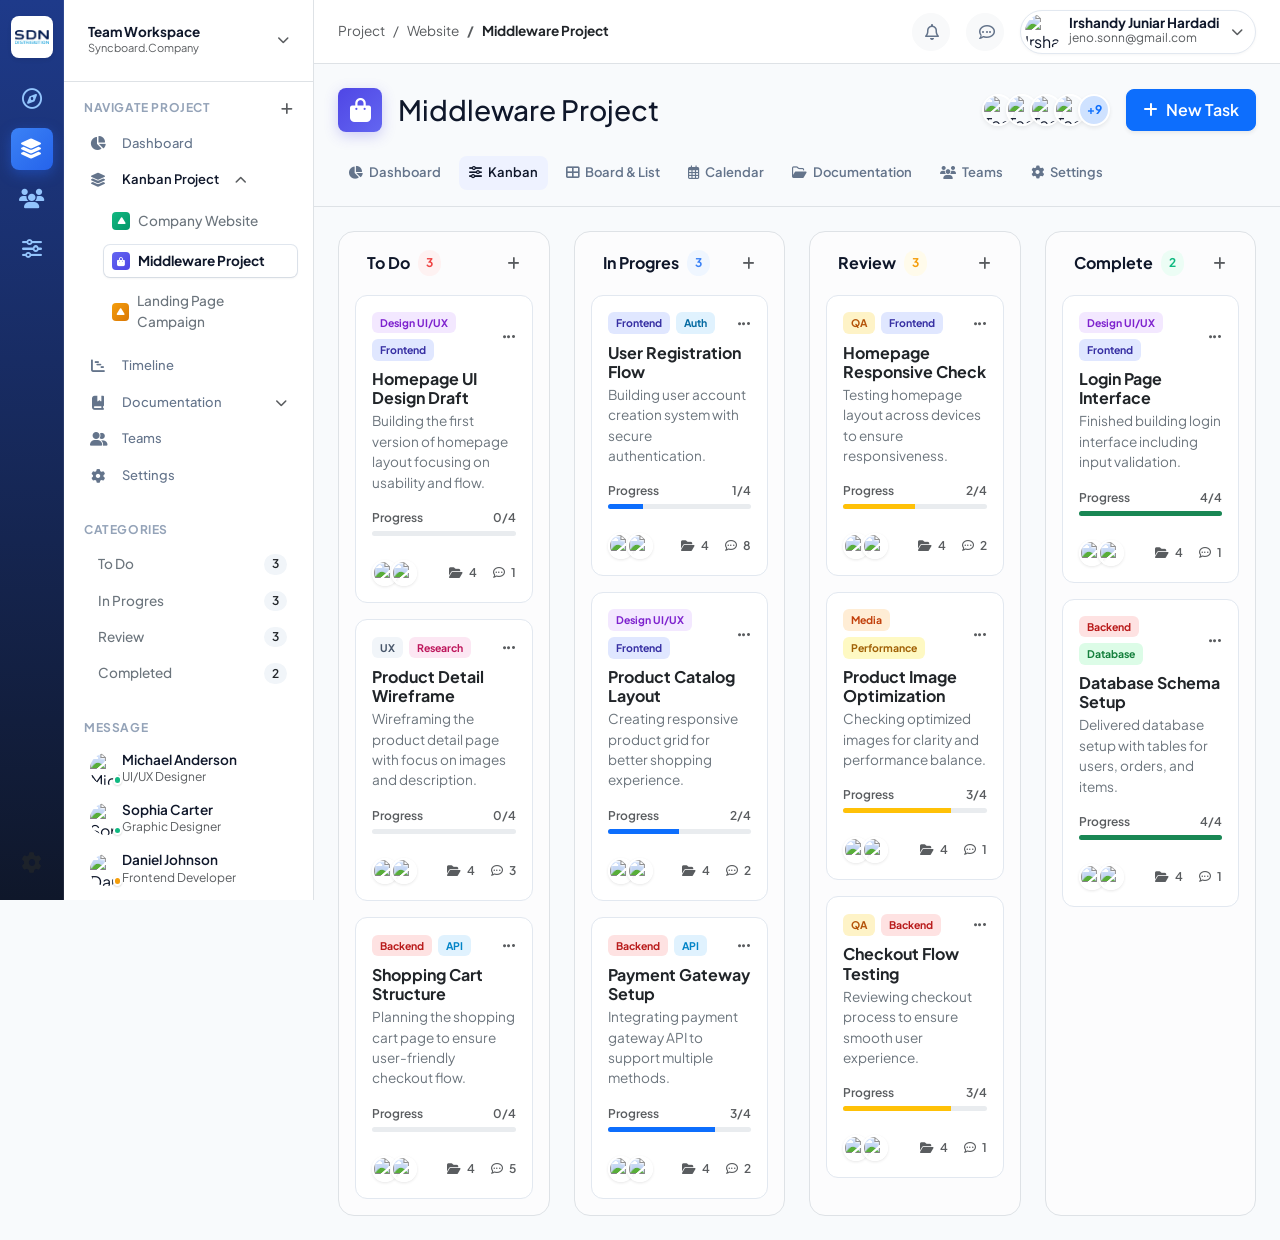
==== commit 0777a731: "update mockup" ====
--- a/index.html
+++ b/index.html
@@ -31,9 +31,9 @@
             id="sidebarRail">
             <div class="rail-top d-flex flex-column align-items-center gap-3 w-100">
                 <!-- Brand Icon Top -->
-                <div class="rail-brand-icon d-flex align-items-center justify-content-center text-white rounded-3 shadow-sm mb-1"
+                <div class="rail-brand-icon d-flex align-items-center justify-content-center rounded-3 shadow-sm mb-1 overflow-hidden"
                     title="Syncboard App">
-                    <i class="fa-solid fa-layer-group fs-5"></i>
+                    <img src="assets/img/sdn.png" alt="SDN Logo" class="w-100 h-100 object-fit-contain p-1">
                 </div>
 
                 <!-- Main Navigation Icon Rail -->
--- a/styles.css
+++ b/styles.css
@@ -65,14 +65,15 @@
     position: sticky;
     top: 0;
     z-index: 1045;
-    background-color: #ffffff;
+    background: linear-gradient(180deg, #1e3a8a 0%, #0f172a 100%) !important;
+    border-right: 1px solid rgba(255, 255, 255, 0.08) !important;
 }
 
 .rail-brand-icon {
-    width: 40px;
-    height: 40px;
-    background: linear-gradient(135deg, #6366f1, #4f46e5);
-    box-shadow: 0 4px 12px rgba(79, 70, 229, 0.3);
+    width: 42px;
+    height: 42px;
+    background: #ffffff;
+    box-shadow: 0 4px 14px rgba(0, 0, 0, 0.2);
     cursor: pointer;
     transition: transform var(--transition-fast);
 }
@@ -82,21 +83,23 @@
 }
 
 .rail-item {
-    width: 40px;
-    height: 40px;
-    color: var(--text-secondary);
+    width: 42px;
+    height: 42px;
+    color: #93c5fd;
     text-decoration: none;
     transition: all var(--transition-fast);
+    font-size: 1.1rem;
 }
 
 .rail-item:hover {
-    background-color: #f1f5f9;
-    color: var(--text-primary);
+    background-color: rgba(255, 255, 255, 0.12);
+    color: #ffffff;
 }
 
 .rail-item.active {
-    background-color: var(--color-primary-light);
-    color: var(--color-primary) !important;
+    background: linear-gradient(135deg, #3b82f6, #2563eb) !important;
+    color: #ffffff !important;
+    box-shadow: 0 4px 14px rgba(37, 99, 235, 0.45);
 }
 
 /* 2. SECONDARY PANEL SIDEBAR */
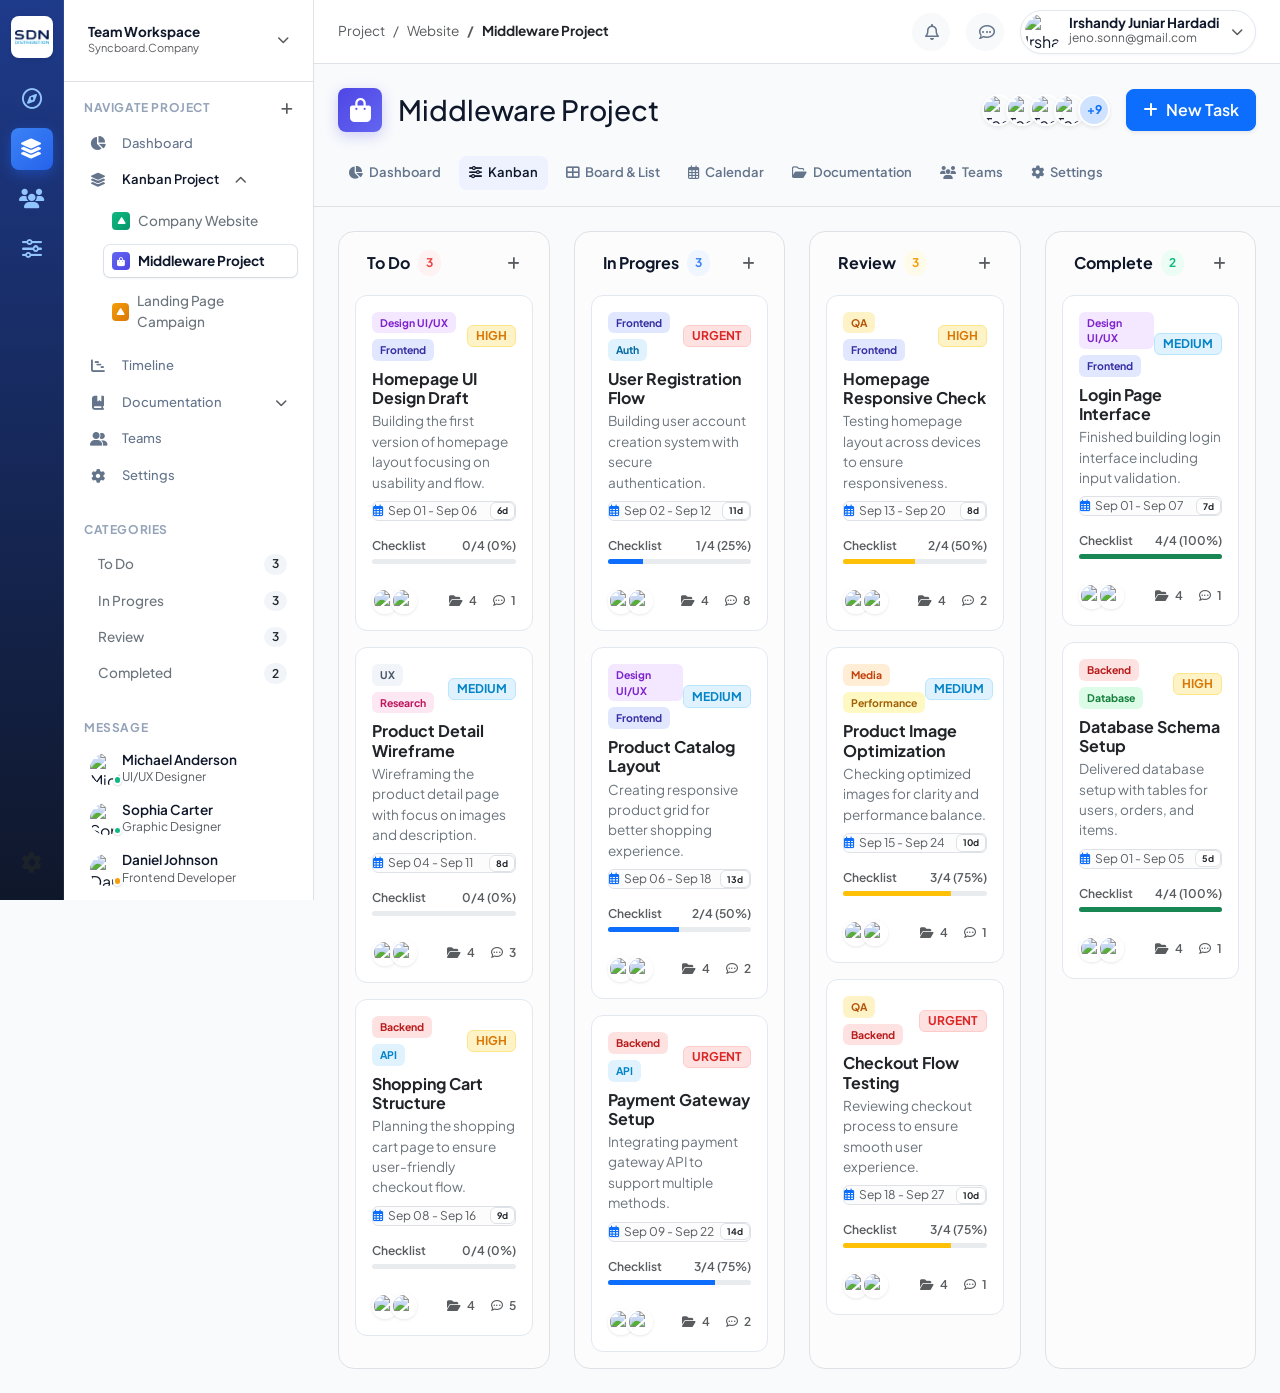
==== commit fb853d23: "feat(settings,workspace): add account security, account profile, and unified calendar timeline dedic" ====
--- a/index.html
+++ b/index.html
@@ -758,60 +758,120 @@
 
                 <!-- 4. CALENDAR VIEW -->
                 <div class="view-content" id="viewCalendar">
-                    <div class="card shadow-sm border rounded-4 p-4 calendar-wrapper">
-                        <div
-                            class="d-flex flex-wrap align-items-center justify-content-between gap-3 mb-4 pb-3 border-bottom">
+                    <div class="card shadow-sm border rounded-4 p-4 calendar-wrapper bg-white">
+                        <div class="d-flex flex-wrap align-items-center justify-content-between gap-3 mb-4 pb-3 border-bottom">
                             <div class="d-flex align-items-center gap-3 flex-wrap">
                                 <h2 class="h5 fw-bold mb-0" id="calendarMonthTitle">September 2026</h2>
 
-                                <!-- Subtabs Toggle: View by Calendar vs View by Timeline -->
-                                <div class="nav nav-pills calendar-subtabs p-1 bg-light rounded-3 border"
-                                    id="calendarSubTabs">
-                                    <button class="nav-link active cal-subtab-btn py-1 px-3 fs-7 fw-semibold rounded-2"
-                                        data-subview="grid">
+                                <!-- Subtabs Toggle: Calendar Grid vs Gantt Timeline vs Timeline Scheduler Manager -->
+                                <div class="nav nav-pills calendar-subtabs p-1 bg-light rounded-3 border" id="calendarSubTabs">
+                                    <button class="nav-link active cal-subtab-btn py-1 px-3 fs-7 fw-semibold rounded-2" data-subview="grid">
                                         <i class="fa-regular fa-calendar-days me-1"></i> View by Calendar
                                     </button>
-                                    <button class="nav-link cal-subtab-btn py-1 px-3 fs-7 fw-semibold rounded-2"
-                                        data-subview="timeline">
+                                    <button class="nav-link cal-subtab-btn py-1 px-3 fs-7 fw-semibold rounded-2" data-subview="timeline">
                                         <i class="fa-solid fa-chart-gantt me-1"></i> View by Timeline
                                     </button>
-                                </div>
-                            </div>
-
-                            <div class="btn-group btn-group-sm">
-                                <button class="btn btn-outline-secondary" id="btnPrevMonth"><i
-                                        class="fa-solid fa-chevron-left"></i></button>
-                                <button class="btn btn-outline-secondary fw-semibold" id="btnToday">Today</button>
-                                <button class="btn btn-outline-secondary" id="btnNextMonth"><i
-                                        class="fa-solid fa-chevron-right"></i></button>
+                                    <button class="nav-link cal-subtab-btn py-1 px-3 fs-7 fw-semibold rounded-2" data-subview="schedule-manager">
+                                        <i class="fa-solid fa-sliders me-1"></i> Task Timeline Scheduler
+                                    </button>
+                                </div>
+                            </div>
+
+                            <div class="d-flex align-items-center gap-2 flex-wrap">
+                                <div class="btn-group btn-group-sm">
+                                    <button class="btn btn-outline-secondary" id="btnPrevMonth" title="Previous Month"><i class="fa-solid fa-chevron-left"></i></button>
+                                    <button class="btn btn-outline-secondary fw-semibold" id="btnToday">Today</button>
+                                    <button class="btn btn-outline-secondary" id="btnNextMonth" title="Next Month"><i class="fa-solid fa-chevron-right"></i></button>
+                                </div>
+                                <button class="btn btn-sm btn-primary fw-semibold rounded-3 d-flex align-items-center gap-1.5 px-3 py-1.5 shadow-sm" id="btnQuickAddTaskFromCal">
+                                    <i class="fa-solid fa-plus"></i> New Task Timeline
+                                </button>
                             </div>
                         </div>
 
                         <!-- 1. Subview: Calendar Grid -->
                         <div class="calendar-subview-content active" id="subviewGrid">
-                            <div class="calendar-grid d-grid gap-2" id="calendarGrid"
-                                style="grid-template-columns: repeat(7, 1fr);">
+                            <div class="d-flex align-items-center justify-content-between mb-3">
+                                <span class="fs-8 text-muted fw-semibold"><i class="fa-solid fa-circle-info text-primary me-1"></i> Click on any task to view or modify its scheduled timeline.</span>
+                                <div class="d-flex align-items-center gap-2 fs-8">
+                                    <span class="d-inline-flex align-items-center gap-1"><span class="badge badge-todo p-1 rounded-circle"></span> To Do</span>
+                                    <span class="d-inline-flex align-items-center gap-1"><span class="badge badge-progress p-1 rounded-circle"></span> In Progress</span>
+                                    <span class="d-inline-flex align-items-center gap-1"><span class="badge badge-review p-1 rounded-circle"></span> Review</span>
+                                    <span class="d-inline-flex align-items-center gap-1"><span class="badge badge-complete p-1 rounded-circle"></span> Complete</span>
+                                </div>
+                            </div>
+                            <div class="calendar-grid d-grid gap-2" id="calendarGrid" style="grid-template-columns: repeat(7, 1fr);">
                                 <!-- Dynamic Calendar Cells -->
                             </div>
                         </div>
 
-                        <!-- 2. Subview: Timeline Schedule -->
+                        <!-- 2. Subview: Timeline Schedule (Gantt) -->
                         <div class="calendar-subview-content" id="subviewTimeline">
+                            <div class="d-flex flex-wrap align-items-center justify-content-between gap-3 mb-3 p-2 bg-light-subtle rounded-3 border">
+                                <div class="d-flex align-items-center gap-2">
+                                    <span class="fs-8 fw-bold text-uppercase text-muted">Timeline Filter:</span>
+                                    <select class="form-select form-select-sm fs-8 w-auto py-1" id="timelineStatusFilter">
+                                        <option value="all">All Statuses</option>
+                                        <option value="todo">To Do</option>
+                                        <option value="in-progress">In Progress</option>
+                                        <option value="review">Review</option>
+                                        <option value="completed">Complete</option>
+                                    </select>
+                                </div>
+                                <div class="fs-8 text-muted">
+                                    <span><i class="fa-solid fa-arrows-left-right me-1 text-primary"></i> Bars reflect realistic task duration & progress</span>
+                                </div>
+                            </div>
+
                             <div class="timeline-container p-1">
-                                <div
-                                    class="timeline-header d-flex align-items-center border-bottom pb-2 mb-3 fw-bold text-muted fs-8 text-uppercase">
-                                    <div style="width: 260px; flex-shrink: 0;">Task & Status</div>
+                                <div class="timeline-header d-flex align-items-center border-bottom pb-2 mb-3 fw-bold text-muted fs-8 text-uppercase">
+                                    <div style="width: 280px; flex-shrink: 0;">Task, Timeline & Priority</div>
                                     <div class="flex-grow-1 d-flex justify-content-between text-center px-3">
                                         <span class="w-25">Week 1 (Sep 1 - 7)</span>
                                         <span class="w-25">Week 2 (Sep 8 - 14)</span>
                                         <span class="w-25">Week 3 (Sep 15 - 21)</span>
                                         <span class="w-25">Week 4 (Sep 22 - 30)</span>
                                     </div>
-                                    <div style="width: 100px; flex-shrink: 0;" class="text-end">Assignees</div>
+                                    <div style="width: 140px; flex-shrink: 0;" class="text-end">Assignees & Actions</div>
                                 </div>
                                 <div class="timeline-body d-flex flex-column gap-2" id="timelineTasksList">
                                     <!-- Dynamic Timeline Rows rendered via jQuery -->
                                 </div>
+                            </div>
+                        </div>
+
+                        <!-- 3. Subview: Task Timeline Scheduler / Configurator -->
+                        <div class="calendar-subview-content" id="subviewScheduleManager">
+                            <div class="d-flex flex-wrap align-items-center justify-content-between gap-3 mb-3 p-3 bg-primary-subtle rounded-3 border border-primary-subtle">
+                                <div>
+                                    <h6 class="fw-bold text-primary mb-1"><i class="fa-solid fa-sliders me-1"></i> Per-Task Timeline & Schedule Manager</h6>
+                                    <p class="fs-8 text-secondary mb-0">Atur langsung tanggal mulai (Start Date), batas waktu (Due Date), durasi hari, dan prioritas untuk setiap task di bawah ini.</p>
+                                </div>
+                                <div class="d-flex align-items-center gap-2">
+                                    <button class="btn btn-sm btn-outline-primary bg-white fs-8 fw-semibold" id="btnSyncAllTimelines">
+                                        <i class="fa-solid fa-rotate me-1"></i> Reset to Default Timeline
+                                    </button>
+                                </div>
+                            </div>
+
+                            <div class="table-responsive border rounded-3 bg-white">
+                                <table class="table table-hover align-middle mb-0 timeline-schedule-table">
+                                    <thead>
+                                        <tr>
+                                            <th class="py-3 px-3" style="min-width: 240px;">Task Title</th>
+                                            <th class="py-3 px-2" style="width: 120px;">Status</th>
+                                            <th class="py-3 px-2" style="width: 110px;">Priority</th>
+                                            <th class="py-3 px-2" style="min-width: 140px;">Start Date</th>
+                                            <th class="py-3 px-2" style="min-width: 140px;">Due Date</th>
+                                            <th class="py-3 px-2" style="width: 90px;">Duration</th>
+                                            <th class="py-3 px-2" style="min-width: 130px;">Quick Preset</th>
+                                            <th class="py-3 px-3 text-end" style="width: 120px;">Actions</th>
+                                        </tr>
+                                    </thead>
+                                    <tbody id="timelineSchedulerTableBody" class="fs-7">
+                                        <!-- Dynamic rows for editing per-task timeline rendered by jQuery -->
+                                    </tbody>
+                                </table>
                             </div>
                         </div>
                     </div>
@@ -1170,11 +1230,35 @@
                                 </select>
                             </div>
                             <div class="col-6">
-                                <label for="taskTagsInput" class="form-label fs-7 fw-semibold">Tags (comma
-                                    separated)</label>
-                                <input type="text" class="form-control fs-7" id="taskTagsInput"
-                                    placeholder="Design UI/UX, Frontend">
-                            </div>
+                                <label for="taskPriority" class="form-label fs-7 fw-semibold">Priority Level</label>
+                                <select class="form-select fs-7" id="taskPriority">
+                                    <option value="low">Low Priority</option>
+                                    <option value="medium" selected>Medium Priority</option>
+                                    <option value="high">High Priority</option>
+                                    <option value="urgent">Urgent / SLA Alert</option>
+                                </select>
+                            </div>
+                        </div>
+
+                        <!-- Timeline Schedule: Start Date & Due Date -->
+                        <div class="row g-3 mb-3 p-2 bg-light-subtle rounded-3 border">
+                            <div class="col-6">
+                                <label for="taskStartDate" class="form-label fs-8 fw-bold text-uppercase text-muted mb-1">
+                                    <i class="fa-regular fa-calendar-plus text-primary me-1"></i> Start Date
+                                </label>
+                                <input type="date" class="form-control form-control-sm fs-7" id="taskStartDate" value="2026-09-01">
+                            </div>
+                            <div class="col-6">
+                                <label for="taskDueDate" class="form-label fs-8 fw-bold text-uppercase text-muted mb-1">
+                                    <i class="fa-regular fa-calendar-check text-danger me-1"></i> Due Date
+                                </label>
+                                <input type="date" class="form-control form-control-sm fs-7" id="taskDueDate" value="2026-09-15">
+                            </div>
+                        </div>
+
+                        <div class="mb-3">
+                            <label for="taskTagsInput" class="form-label fs-7 fw-semibold">Tags (comma separated)</label>
+                            <input type="text" class="form-control fs-7" id="taskTagsInput" placeholder="Design UI/UX, Frontend">
                         </div>
 
                         <div class="mb-3">
@@ -1189,17 +1273,14 @@
                             <div class="d-flex flex-column gap-2" id="subtaskInputsList">
                                 <!-- Dynamic subtask inputs -->
                             </div>
-                            <button type="button" class="btn btn-sm btn-light border mt-2 fs-8 fw-semibold"
-                                id="btnAddSubtaskInput">
+                            <button type="button" class="btn btn-sm btn-light border mt-2 fs-8 fw-semibold" id="btnAddSubtaskInput">
                                 <i class="fa-solid fa-plus me-1"></i> Add Subtask Item
                             </button>
                         </div>
                     </div>
                     <div class="modal-footer border-0 pt-0">
-                        <button type="button" class="btn btn-outline-secondary px-3 fs-7"
-                            data-bs-dismiss="modal">Cancel</button>
-                        <button type="submit" class="btn btn-primary px-4 fs-7 fw-semibold" id="btnSaveTask">Save
-                            Task</button>
+                        <button type="button" class="btn btn-outline-secondary px-3 fs-7" data-bs-dismiss="modal">Cancel</button>
+                        <button type="submit" class="btn btn-primary px-4 fs-7 fw-semibold" id="btnSaveTask">Save Task</button>
                     </div>
                 </form>
             </div>
@@ -1215,10 +1296,8 @@
                         <!-- Dynamic Tags -->
                     </div>
                     <div class="d-flex align-items-center gap-2">
-                        <button class="btn btn-sm btn-light text-secondary border" id="btnEditTaskFromDetail"
-                            title="Edit Task"><i class="fa-solid fa-pen-to-square"></i></button>
-                        <button class="btn btn-sm btn-light text-danger border" id="btnDeleteTaskFromDetail"
-                            title="Delete Task"><i class="fa-solid fa-trash-can"></i></button>
+                        <button class="btn btn-sm btn-light text-secondary border" id="btnEditTaskFromDetail" title="Edit Task"><i class="fa-solid fa-pen-to-square"></i></button>
+                        <button class="btn btn-sm btn-light text-danger border" id="btnDeleteTaskFromDetail" title="Delete Task"><i class="fa-solid fa-trash-can"></i></button>
                         <button type="button" class="btn-close" data-bs-dismiss="modal" aria-label="Close"></button>
                     </div>
                 </div>
@@ -1233,15 +1312,12 @@
                             <div class="subtasks-section mb-4">
                                 <div class="d-flex align-items-center justify-content-between mb-2">
                                     <h3 class="h6 fw-bold mb-0">Checklist Subtasks</h3>
-                                    <span class="fs-8 text-muted fw-semibold" id="detailSubtaskProgressText">2 of 4
-                                        completed</span>
+                                    <span class="fs-8 text-muted fw-semibold" id="detailSubtaskProgressText">2 of 4 completed</span>
                                 </div>
                                 <div class="progress mb-3" style="height: 8px;">
-                                    <div class="progress-bar bg-primary" id="detailProgressFill" role="progressbar"
-                                        style="width: 50%;"></div>
-                                </div>
-                                <ul class="list-group list-group-flush subtask-checklist fs-7"
-                                    id="detailSubtasksChecklist">
+                                    <div class="progress-bar bg-primary" id="detailProgressFill" role="progressbar" style="width: 50%;"></div>
+                                </div>
+                                <ul class="list-group list-group-flush subtask-checklist fs-7" id="detailSubtasksChecklist">
                                     <!-- Dynamic checklist -->
                                 </ul>
                             </div>
@@ -1249,19 +1325,15 @@
                             <!-- Comments Stream -->
                             <div class="comments-section">
                                 <h3 class="h6 fw-bold mb-3">Activity & Comments</h3>
-                                <div class="comments-list d-flex flex-column gap-2 mb-3 overflow-y-auto"
-                                    id="commentsList" style="max-height: 200px;">
+                                <div class="comments-list d-flex flex-column gap-2 mb-3 overflow-y-auto" id="commentsList" style="max-height: 200px;">
                                     <!-- Dynamic Comments -->
                                 </div>
                                 <div class="input-group">
                                     <span class="input-group-text bg-white border-end-0 p-1">
-                                        <img src="https://images.unsplash.com/photo-1535713875002-d1d0cf377fde?auto=format&fit=crop&w=100&q=80"
-                                            class="avatar-sm rounded-circle" alt="User">
+                                        <img src="https://images.unsplash.com/photo-1535713875002-d1d0cf377fde?auto=format&fit=crop&w=100&q=80" class="avatar-sm rounded-circle" alt="User">
                                     </span>
-                                    <input type="text" class="form-control border-start-0 border-end-0 fs-7"
-                                        id="newCommentInput" placeholder="Write a comment or update...">
-                                    <button class="btn btn-primary px-3 fs-7" id="btnSendComment"><i
-                                            class="fa-solid fa-paper-plane"></i></button>
+                                    <input type="text" class="form-control border-start-0 border-end-0 fs-7" id="newCommentInput" placeholder="Write a comment or update...">
+                                    <button class="btn btn-primary px-3 fs-7" id="btnSendComment"><i class="fa-solid fa-paper-plane"></i></button>
                                 </div>
                             </div>
                         </div>
@@ -1277,6 +1349,29 @@
                                 </select>
                             </div>
 
+                            <!-- Timeline & Schedule Info in Details -->
+                            <div class="p-3 bg-light rounded-3 border mb-3">
+                                <span class="fs-8 text-uppercase fw-bold text-muted d-block mb-2"><i class="fa-regular fa-calendar-days text-primary me-1"></i> Timeline Schedule</span>
+                                <div class="d-flex flex-column gap-1 fs-7">
+                                    <div class="d-flex justify-content-between">
+                                        <span class="text-muted fs-8">Start Date:</span>
+                                        <span class="fw-bold text-dark fs-8" id="detailStartDate">Sep 01, 2026</span>
+                                    </div>
+                                    <div class="d-flex justify-content-between">
+                                        <span class="text-muted fs-8">Due Date:</span>
+                                        <span class="fw-bold text-danger fs-8" id="detailDueDate">Sep 15, 2026</span>
+                                    </div>
+                                    <div class="d-flex justify-content-between">
+                                        <span class="text-muted fs-8">Duration:</span>
+                                        <span class="badge bg-primary-subtle text-primary fw-bold" id="detailDuration">14 Days</span>
+                                    </div>
+                                    <div class="d-flex justify-content-between mt-1 pt-1 border-top">
+                                        <span class="text-muted fs-8">Priority:</span>
+                                        <span class="badge" id="detailPriorityBadge">Medium</span>
+                                    </div>
+                                </div>
+                            </div>
+
                             <div class="mb-3">
                                 <label class="form-label fs-8 text-uppercase fw-bold text-muted mb-1">Assignees</label>
                                 <div class="d-flex flex-column gap-2" id="detailAssigneesList">
--- a/styles.css
+++ b/styles.css
@@ -638,6 +638,120 @@
 .timeline-bar-progress { background: linear-gradient(90deg, #3b82f6, #60a5fa); }
 .timeline-bar-review { background: linear-gradient(90deg, #f59e0b, #fbbf24); }
 .timeline-bar-complete { background: linear-gradient(90deg, #10b981, #34d399); }
+
+/* Timeline Scheduler & Gantt Extensions */
+.badge-priority-low { background-color: #f1f5f9; color: #475569; border: 1px solid #cbd5e1; }
+.badge-priority-medium { background-color: #e0f2fe; color: #0284c7; border: 1px solid #bae6fd; }
+.badge-priority-high { background-color: #fef3c7; color: #d97706; border: 1px solid #fde68a; }
+.badge-priority-urgent { background-color: #fee2e2; color: #dc2626; border: 1px solid #fecaca; }
+
+.timeline-schedule-table th {
+    font-size: 11px;
+    text-transform: uppercase;
+    letter-spacing: 0.5px;
+    color: var(--text-secondary);
+    background-color: #f8fafc;
+    border-bottom: 2px solid var(--border-color);
+}
+
+.timeline-schedule-table tr:hover {
+    background-color: #f8fafc;
+}
+
+.timeline-schedule-card {
+    transition: all var(--transition-fast);
+}
+
+.timeline-schedule-card:hover {
+    border-color: #cbd5e1;
+    box-shadow: 0 4px 12px rgba(0, 0, 0, 0.05);
+}
+
+.timeline-duration-badge {
+    font-size: 11px;
+    font-weight: 700;
+    padding: 3px 8px;
+    border-radius: 6px;
+    background-color: #f1f5f9;
+    color: #334155;
+}
+
+.timeline-quick-btn {
+    font-size: 11px;
+    padding: 2px 8px;
+    border-radius: 6px;
+    white-space: nowrap;
+}
+
+.gantt-grid-header {
+    display: grid;
+    grid-template-columns: 280px repeat(4, 1fr) 140px;
+    background-color: #f8fafc;
+    border-bottom: 1px solid var(--border-color);
+    padding: 10px 14px;
+    font-size: 11.5px;
+    font-weight: 700;
+    color: var(--text-secondary);
+    text-transform: uppercase;
+}
+
+.gantt-grid-row {
+    display: grid;
+    grid-template-columns: 280px 1fr 140px;
+    align-items: center;
+    background-color: #ffffff;
+    border: 1px solid var(--border-color);
+    border-radius: 10px;
+    padding: 10px 14px;
+    transition: all 0.2s ease;
+}
+
+.gantt-grid-row:hover {
+    border-color: #94a3b8;
+    box-shadow: 0 4px 14px rgba(0, 0, 0, 0.06);
+    transform: translateX(2px);
+}
+
+.cal-cell {
+    position: relative;
+    transition: background-color 0.15s ease;
+}
+
+.cal-cell:hover {
+    background-color: #fafafa;
+}
+
+.cal-cell-header {
+    display: flex;
+    justify-content: space-between;
+    align-items: center;
+}
+
+.cal-cell-add-btn {
+    opacity: 0;
+    transition: opacity 0.15s ease;
+    padding: 0 4px;
+    font-size: 10px;
+    line-height: 1.2;
+}
+
+.cal-cell:hover .cal-cell-add-btn {
+    opacity: 1;
+}
+
+.timeline-live-toast {
+    position: fixed;
+    bottom: 24px;
+    right: 24px;
+    z-index: 1090;
+    min-width: 280px;
+    animation: toastSlideUp 0.3s ease;
+}
+
+@keyframes toastSlideUp {
+    from { transform: translateY(20px); opacity: 0; }
+    to { transform: translateY(0); opacity: 1; }
+}
 
 /* Responsive Sidebar */
 @media (max-width: 991px) {
